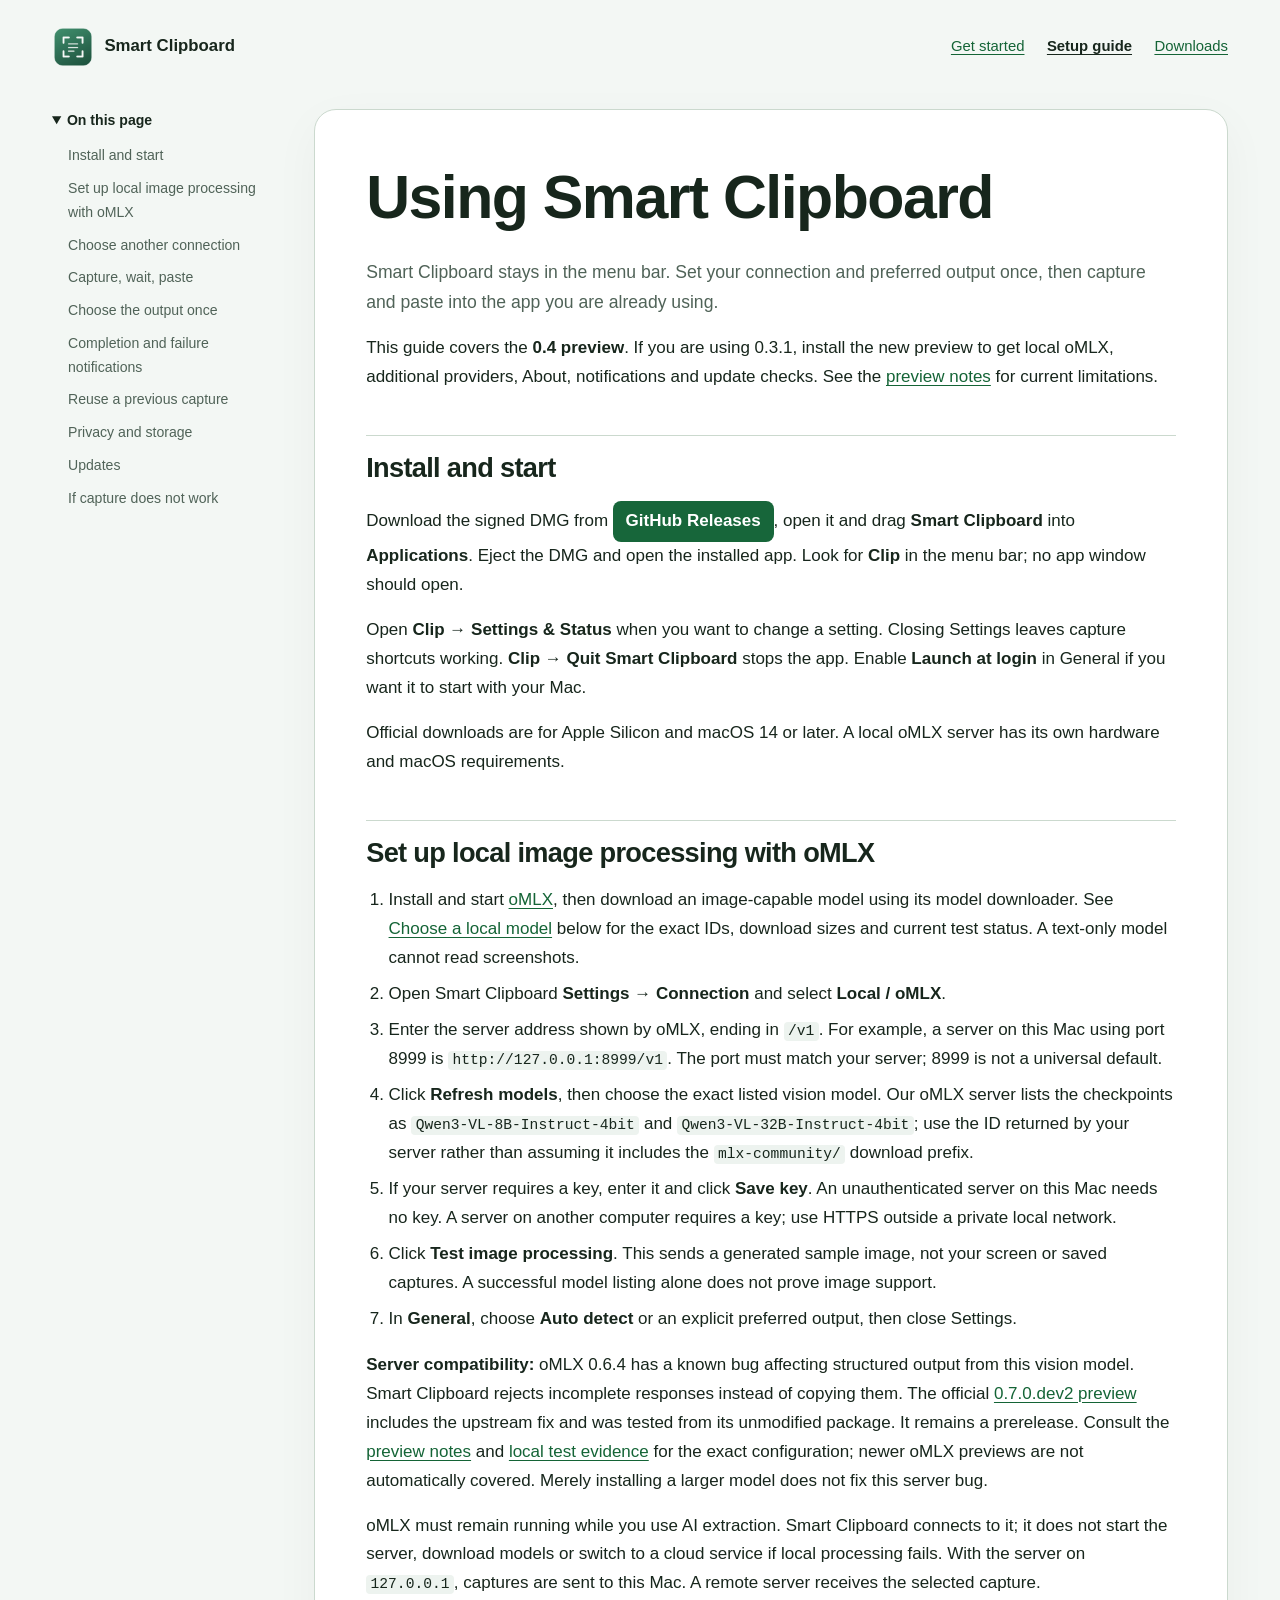
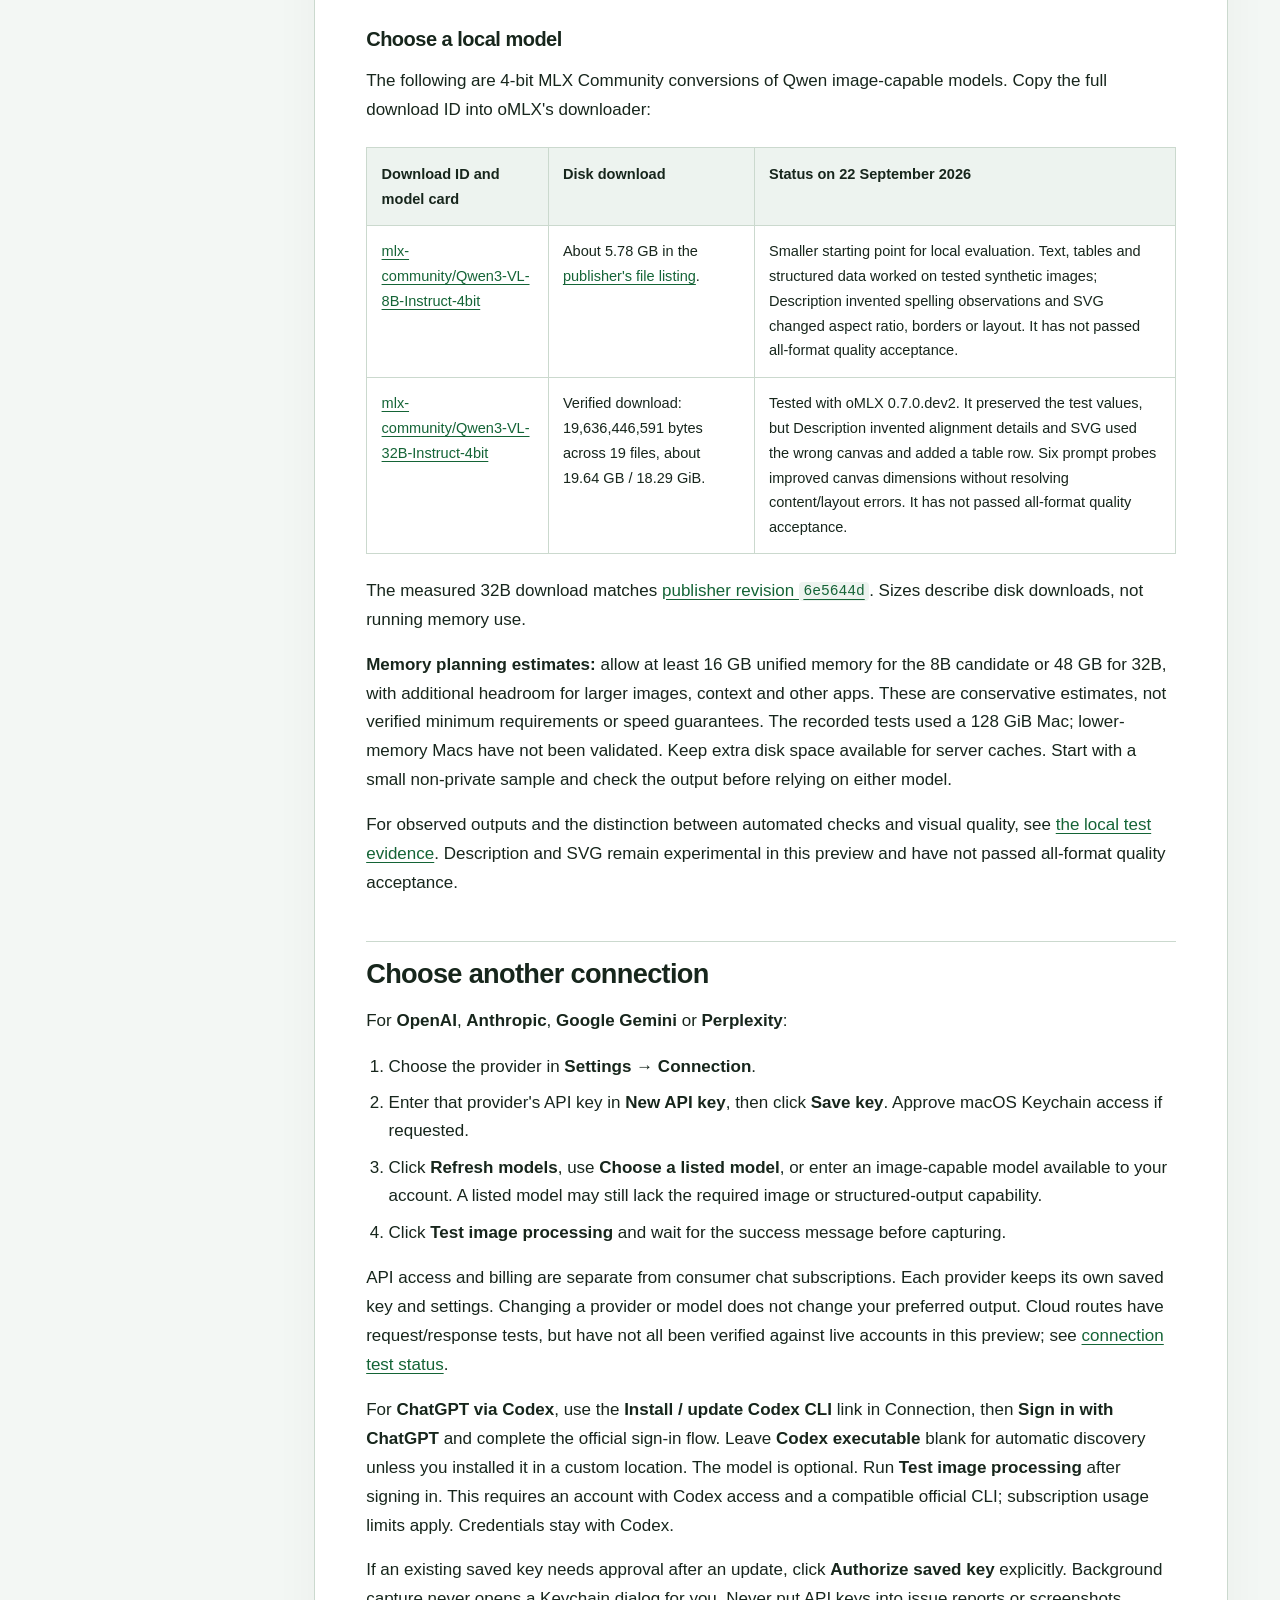
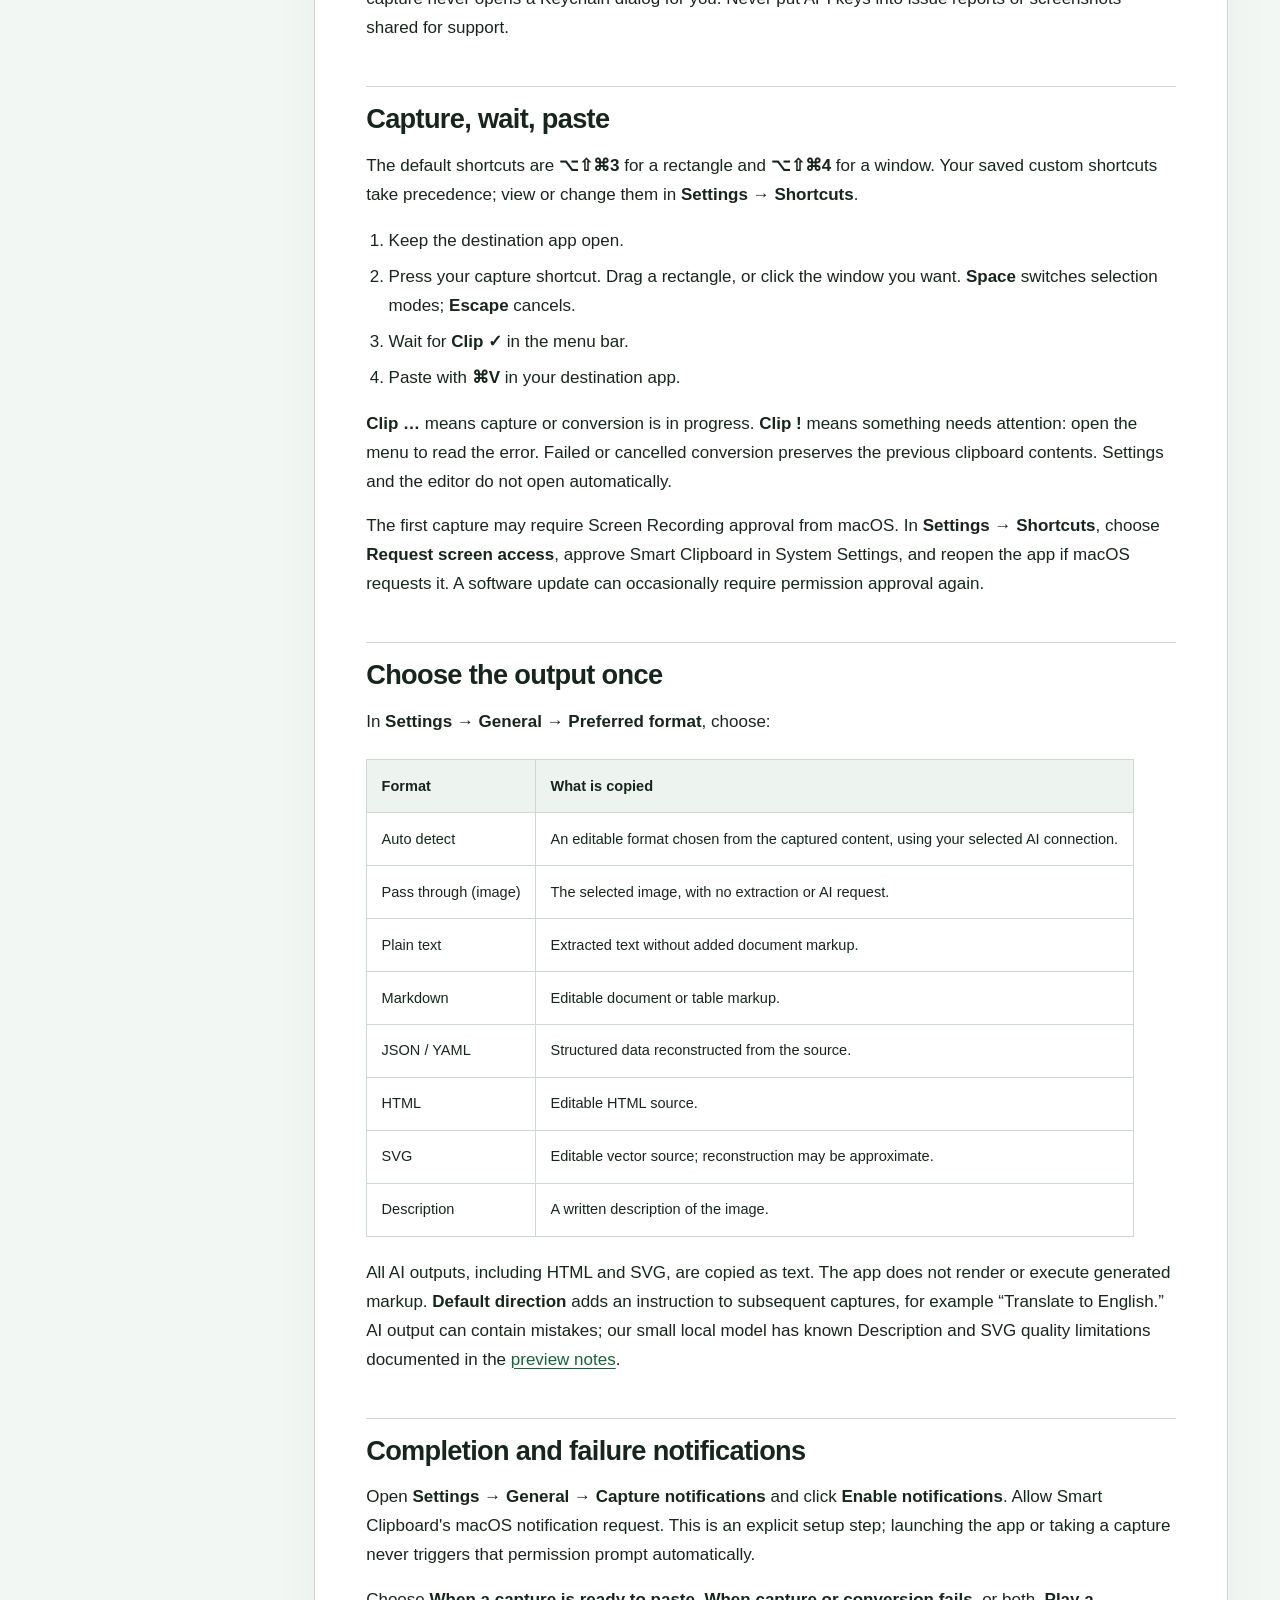
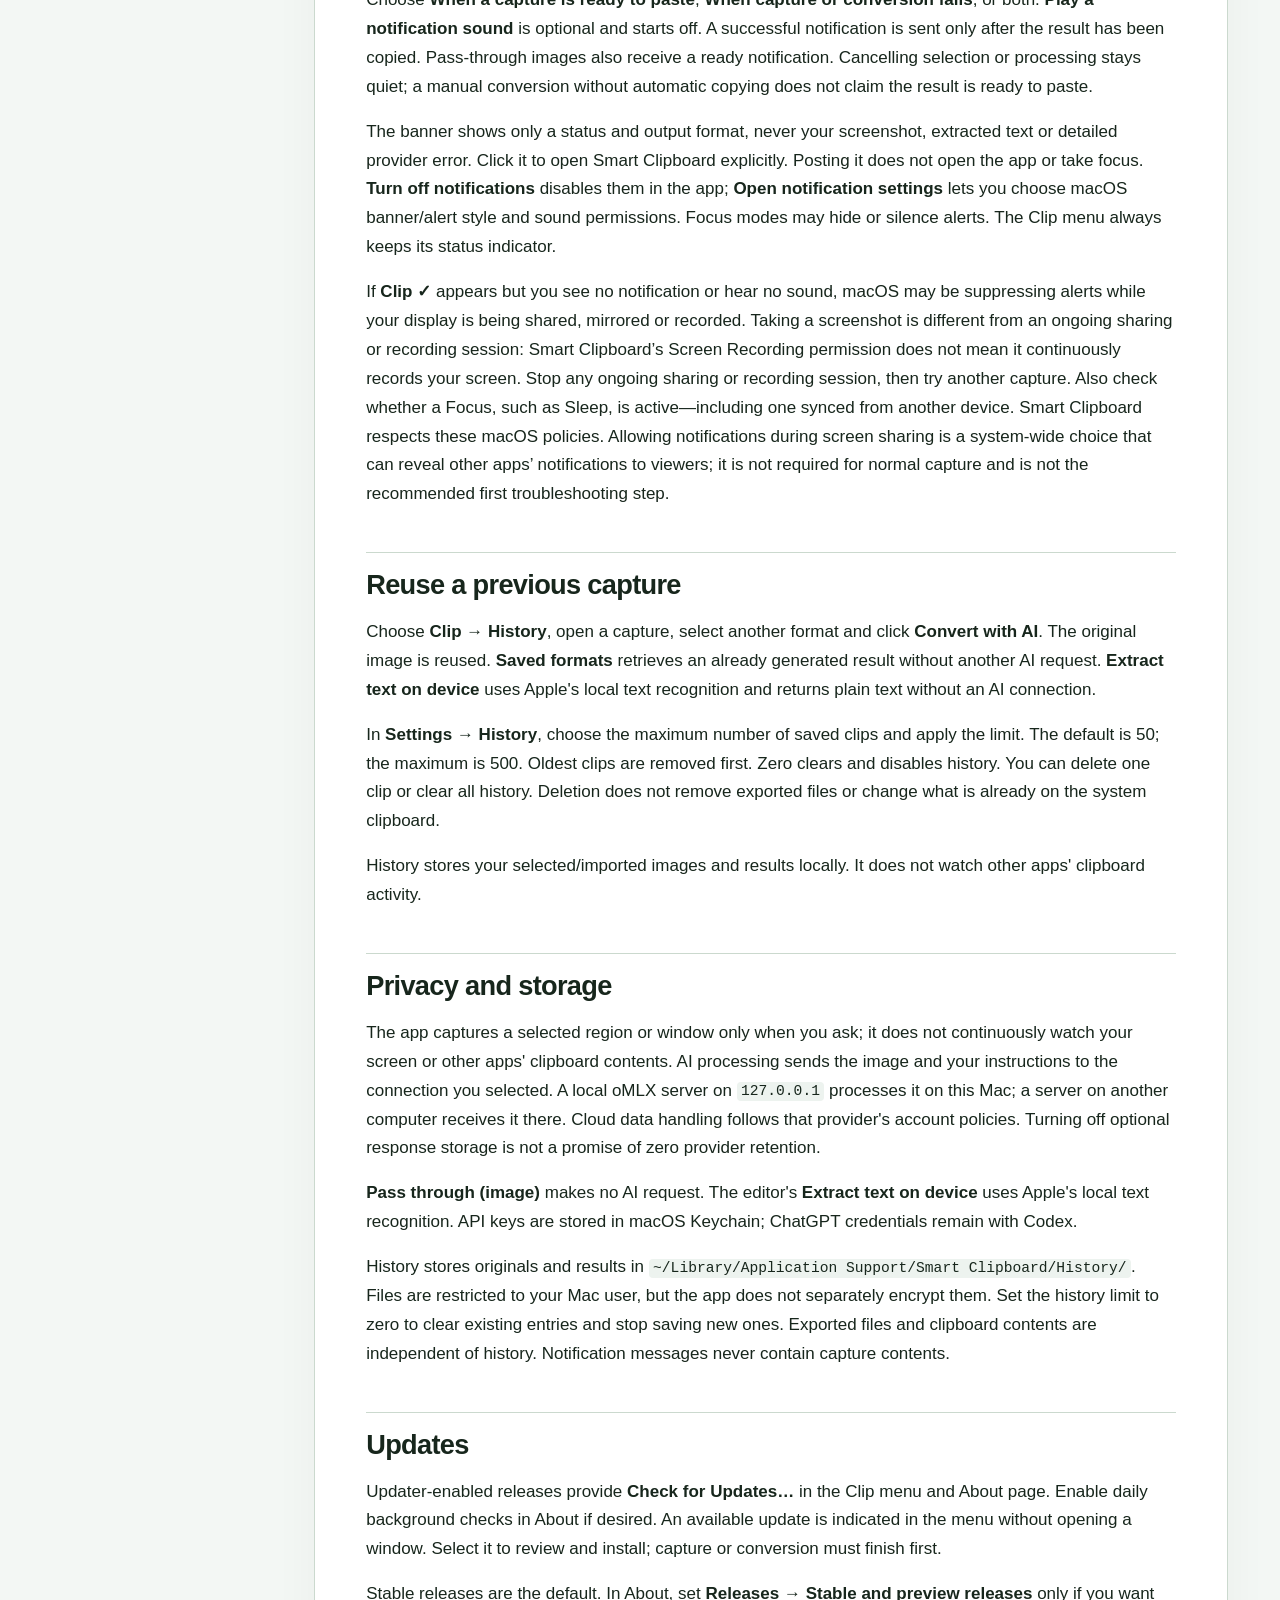
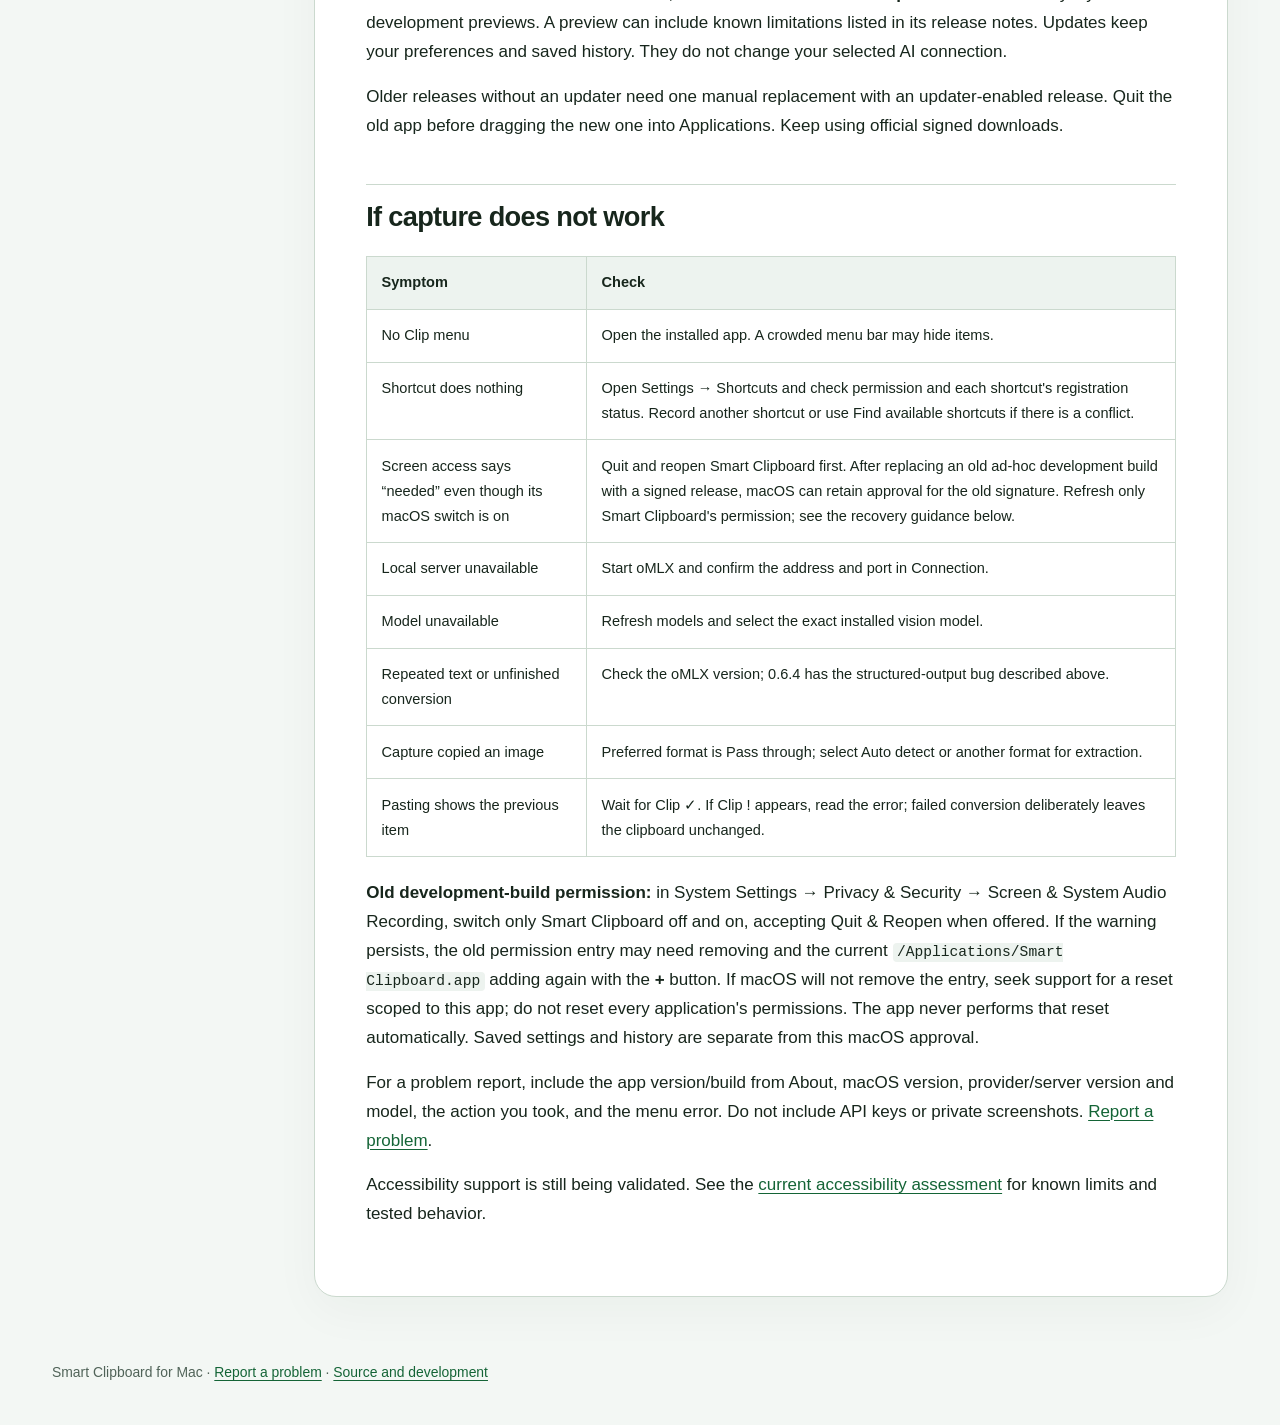
==== guide.html @ 9cfa7714 "Publish Smart Clipboard onboarding and setup guide" ====
<!doctype html>
<html lang="en"><head><meta charset="utf-8"><meta name="viewport" content="width=device-width,initial-scale=1">
<meta name="color-scheme" content="light dark">
<meta http-equiv="Content-Security-Policy" content="default-src 'none'; style-src 'self'; img-src 'self'; media-src 'self'; base-uri 'none'; form-action 'none'">
<meta name="description" content="Set up Smart Clipboard on your Mac, choose local or cloud image processing, and capture directly to your clipboard.">
<title>Setup and usage guide — Smart Clipboard</title><link rel="icon" type="image/png" href="assets/app-icon.png"><link rel="stylesheet" href="assets/style.css"></head>
<body class="guide"><a class="skip" href="#main">Skip to content</a>
<header class="site-header"><a class="brand" href="index.html"><img src="assets/app-icon.png" alt="" width="42" height="42">Smart Clipboard</a>
<nav aria-label="Main"><a href="index.html">Get started</a><a href="guide.html" aria-current="page">Setup guide</a><a href="https://github.com/colombod/smart-clipboard/releases">Downloads</a></nav></header>
<div class="layout"><nav class="toc" aria-label="On this page"><details open><summary>On this page</summary><ul><li><a href="#install-and-start">Install and start</a></li><li><a href="#set-up-local-image-processing-with-omlx">Set up local image processing with oMLX</a></li><li><a href="#choose-another-connection">Choose another connection</a></li><li><a href="#capture-wait-paste">Capture, wait, paste</a></li><li><a href="#choose-the-output-once">Choose the output once</a></li><li><a href="#completion-and-failure-notifications">Completion and failure notifications</a></li><li><a href="#reuse-a-previous-capture">Reuse a previous capture</a></li><li><a href="#privacy-and-storage">Privacy and storage</a></li><li><a href="#updates">Updates</a></li><li><a href="#if-capture-does-not-work">If capture does not work</a></li></ul></details></nav>
<main id="main" tabindex="-1"><h1 id="using-smart-clipboard">Using Smart Clipboard</h1>
<p>Smart Clipboard stays in the menu bar. Set your connection and preferred output once, then capture and paste into the app you are already using.</p>
<p>This guide covers the <strong>0.4 preview</strong>. If you are using 0.3.1, install the new preview to get local oMLX, additional providers, About, notifications and update checks. See the <a href="https://github.com/colombod/smart-clipboard/blob/v0.4.0-preview.11/docs/releases/v0.4.0-preview.md">preview notes</a> for current limitations.</p>
<h2 id="install-and-start">Install and start</h2>
<p>Download the signed DMG from <a href="https://github.com/colombod/smart-clipboard/releases" class="download">GitHub Releases</a>, open it and drag <strong>Smart Clipboard</strong> into <strong>Applications</strong>. Eject the DMG and open the installed app. Look for <strong>Clip</strong> in the menu bar; no app window should open.</p>
<p>Open <strong>Clip → Settings &amp; Status</strong> when you want to change a setting. Closing Settings leaves capture shortcuts working. <strong>Clip → Quit Smart Clipboard</strong> stops the app. Enable <strong>Launch at login</strong> in General if you want it to start with your Mac.</p>
<p>Official downloads are for Apple Silicon and macOS 14 or later. A local oMLX server has its own hardware and macOS requirements.</p>
<h2 id="set-up-local-image-processing-with-omlx">Set up local image processing with oMLX</h2>
<ol type="1">
<li>Install and start <a href="https://github.com/jundot/omlx">oMLX</a>, then download an image-capable model using its model downloader. See <a href="#choose-a-local-model">Choose a local model</a> below for the exact IDs, download sizes and current test status. A text-only model cannot read screenshots.</li>
<li>Open Smart Clipboard <strong>Settings → Connection</strong> and select <strong>Local / oMLX</strong>.</li>
<li>Enter the server address shown by oMLX, ending in <code>/v1</code>. For example, a server on this Mac using port 8999 is <code>http://127.0.0.1:8999/v1</code>. The port must match your server; 8999 is not a universal default.</li>
<li>Click <strong>Refresh models</strong>, then choose the exact listed vision model. Our oMLX server lists the checkpoints as <code>Qwen3-VL-8B-Instruct-4bit</code> and <code>Qwen3-VL-32B-Instruct-4bit</code>; use the ID returned by your server rather than assuming it includes the <code>mlx-community/</code> download prefix.</li>
<li>If your server requires a key, enter it and click <strong>Save key</strong>. An unauthenticated server on this Mac needs no key. A server on another computer requires a key; use HTTPS outside a private local network.</li>
<li>Click <strong>Test image processing</strong>. This sends a generated sample image, not your screen or saved captures. A successful model listing alone does not prove image support.</li>
<li>In <strong>General</strong>, choose <strong>Auto detect</strong> or an explicit preferred output, then close Settings.</li>
</ol>
<p><strong>Server compatibility:</strong> oMLX 0.6.4 has a known bug affecting structured output from this vision model. Smart Clipboard rejects incomplete responses instead of copying them. The official <a href="https://github.com/jundot/omlx/releases/tag/v0.7.0.dev2">0.7.0.dev2 preview</a> includes the upstream fix and was tested from its unmodified package. It remains a prerelease. Consult the <a href="https://github.com/colombod/smart-clipboard/blob/v0.4.0-preview.11/docs/releases/v0.4.0-preview.md">preview notes</a> and <a href="https://github.com/colombod/smart-clipboard/blob/v0.4.0-preview.11/docs/testing/OMLX.md">local test evidence</a> for the exact configuration; newer oMLX previews are not automatically covered. Merely installing a larger model does not fix this server bug.</p>
<p>oMLX must remain running while you use AI extraction. Smart Clipboard connects to it; it does not start the server, download models or switch to a cloud service if local processing fails. With the server on <code>127.0.0.1</code>, captures are sent to this Mac. A remote server receives the selected capture.</p>
<h3 id="choose-a-local-model">Choose a local model</h3>
<p>The following are 4-bit MLX Community conversions of Qwen image-capable models. Copy the full download ID into oMLX's downloader:</p>
<table>
<thead>
<tr>
<th>Download ID and model card</th>
<th>Disk download</th>
<th>Status on 22 September 2026</th>
</tr>
</thead>
<tbody>
<tr>
<td><a href="https://huggingface.co/mlx-community/Qwen3-VL-8B-Instruct-4bit">mlx-community/Qwen3-VL-8B-Instruct-4bit</a></td>
<td>About 5.78 GB in the <a href="https://huggingface.co/mlx-community/Qwen3-VL-8B-Instruct-4bit/tree/main">publisher's file listing</a>.</td>
<td>Smaller starting point for local evaluation. Text, tables and structured data worked on tested synthetic images; Description invented spelling observations and SVG changed aspect ratio, borders or layout. It has not passed all-format quality acceptance.</td>
</tr>
<tr>
<td><a href="https://huggingface.co/mlx-community/Qwen3-VL-32B-Instruct-4bit">mlx-community/Qwen3-VL-32B-Instruct-4bit</a></td>
<td>Verified download: 19,636,446,591 bytes across 19 files, about 19.64 GB / 18.29 GiB.</td>
<td>Tested with oMLX 0.7.0.dev2. It preserved the test values, but Description invented alignment details and SVG used the wrong canvas and added a table row. Six prompt probes improved canvas dimensions without resolving content/layout errors. It has not passed all-format quality acceptance.</td>
</tr>
</tbody>
</table>
<p>The measured 32B download matches <a href="https://huggingface.co/mlx-community/Qwen3-VL-32B-Instruct-4bit/tree/6e5644d3ea4b953b5221ffd02339bf897041038a">publisher revision <code>6e5644d</code></a>. Sizes describe disk downloads, not running memory use.</p>
<p><strong>Memory planning estimates:</strong> allow at least 16 GB unified memory for the 8B candidate or 48 GB for 32B, with additional headroom for larger images, context and other apps. These are conservative estimates, not verified minimum requirements or speed guarantees. The recorded tests used a 128 GiB Mac; lower-memory Macs have not been validated. Keep extra disk space available for server caches. Start with a small non-private sample and check the output before relying on either model.</p>
<p>For observed outputs and the distinction between automated checks and visual quality, see <a href="https://github.com/colombod/smart-clipboard/blob/v0.4.0-preview.11/docs/testing/OMLX.md">the local test evidence</a>. Description and SVG remain experimental in this preview and have not passed all-format quality acceptance.</p>
<h2 id="choose-another-connection">Choose another connection</h2>
<p>For <strong>OpenAI</strong>, <strong>Anthropic</strong>, <strong>Google Gemini</strong> or <strong>Perplexity</strong>:</p>
<ol type="1">
<li>Choose the provider in <strong>Settings → Connection</strong>.</li>
<li>Enter that provider's API key in <strong>New API key</strong>, then click <strong>Save key</strong>. Approve macOS Keychain access if requested.</li>
<li>Click <strong>Refresh models</strong>, use <strong>Choose a listed model</strong>, or enter an image-capable model available to your account. A listed model may still lack the required image or structured-output capability.</li>
<li>Click <strong>Test image processing</strong> and wait for the success message before capturing.</li>
</ol>
<p>API access and billing are separate from consumer chat subscriptions. Each provider keeps its own saved key and settings. Changing a provider or model does not change your preferred output. Cloud routes have request/response tests, but have not all been verified against live accounts in this preview; see <a href="https://github.com/colombod/smart-clipboard/blob/v0.4.0-preview.11/docs/PROVIDERS.md">connection test status</a>.</p>
<p>For <strong>ChatGPT via Codex</strong>, use the <strong>Install / update Codex CLI</strong> link in Connection, then <strong>Sign in with ChatGPT</strong> and complete the official sign-in flow. Leave <strong>Codex executable</strong> blank for automatic discovery unless you installed it in a custom location. The model is optional. Run <strong>Test image processing</strong> after signing in. This requires an account with Codex access and a compatible official CLI; subscription usage limits apply. Credentials stay with Codex.</p>
<p>If an existing saved key needs approval after an update, click <strong>Authorize saved key</strong> explicitly. Background capture never opens a Keychain dialog for you. Never put API keys into issue reports or screenshots shared for support.</p>
<h2 id="capture-wait-paste">Capture, wait, paste</h2>
<p>The default shortcuts are <strong>⌥⇧⌘3</strong> for a rectangle and <strong>⌥⇧⌘4</strong> for a window. Your saved custom shortcuts take precedence; view or change them in <strong>Settings → Shortcuts</strong>.</p>
<ol type="1">
<li>Keep the destination app open.</li>
<li>Press your capture shortcut. Drag a rectangle, or click the window you want. <strong>Space</strong> switches selection modes; <strong>Escape</strong> cancels.</li>
<li>Wait for <strong>Clip ✓</strong> in the menu bar.</li>
<li>Paste with <strong>⌘V</strong> in your destination app.</li>
</ol>
<p><strong>Clip …</strong> means capture or conversion is in progress. <strong>Clip !</strong> means something needs attention: open the menu to read the error. Failed or cancelled conversion preserves the previous clipboard contents. Settings and the editor do not open automatically.</p>
<p>The first capture may require Screen Recording approval from macOS. In <strong>Settings → Shortcuts</strong>, choose <strong>Request screen access</strong>, approve Smart Clipboard in System Settings, and reopen the app if macOS requests it. A software update can occasionally require permission approval again.</p>
<h2 id="choose-the-output-once">Choose the output once</h2>
<p>In <strong>Settings → General → Preferred format</strong>, choose:</p>
<table>
<thead>
<tr>
<th>Format</th>
<th>What is copied</th>
</tr>
</thead>
<tbody>
<tr>
<td>Auto detect</td>
<td>An editable format chosen from the captured content, using your selected AI connection.</td>
</tr>
<tr>
<td>Pass through (image)</td>
<td>The selected image, with no extraction or AI request.</td>
</tr>
<tr>
<td>Plain text</td>
<td>Extracted text without added document markup.</td>
</tr>
<tr>
<td>Markdown</td>
<td>Editable document or table markup.</td>
</tr>
<tr>
<td>JSON / YAML</td>
<td>Structured data reconstructed from the source.</td>
</tr>
<tr>
<td>HTML</td>
<td>Editable HTML source.</td>
</tr>
<tr>
<td>SVG</td>
<td>Editable vector source; reconstruction may be approximate.</td>
</tr>
<tr>
<td>Description</td>
<td>A written description of the image.</td>
</tr>
</tbody>
</table>
<p>All AI outputs, including HTML and SVG, are copied as text. The app does not render or execute generated markup. <strong>Default direction</strong> adds an instruction to subsequent captures, for example “Translate to English.” AI output can contain mistakes; our small local model has known Description and SVG quality limitations documented in the <a href="https://github.com/colombod/smart-clipboard/blob/v0.4.0-preview.11/docs/releases/v0.4.0-preview.md">preview notes</a>.</p>
<h2 id="completion-and-failure-notifications">Completion and failure notifications</h2>
<p>Open <strong>Settings → General → Capture notifications</strong> and click <strong>Enable notifications</strong>. Allow Smart Clipboard's macOS notification request. This is an explicit setup step; launching the app or taking a capture never triggers that permission prompt automatically.</p>
<p>Choose <strong>When a capture is ready to paste</strong>, <strong>When capture or conversion fails</strong>, or both. <strong>Play a notification sound</strong> is optional and starts off. A successful notification is sent only after the result has been copied. Pass-through images also receive a ready notification. Cancelling selection or processing stays quiet; a manual conversion without automatic copying does not claim the result is ready to paste.</p>
<p>The banner shows only a status and output format, never your screenshot, extracted text or detailed provider error. Click it to open Smart Clipboard explicitly. Posting it does not open the app or take focus. <strong>Turn off notifications</strong> disables them in the app; <strong>Open notification settings</strong> lets you choose macOS banner/alert style and sound permissions. Focus modes may hide or silence alerts. The Clip menu always keeps its status indicator.</p>
<p>If <strong>Clip ✓</strong> appears but you see no notification or hear no sound, macOS may be suppressing alerts while your display is being shared, mirrored or recorded. Taking a screenshot is different from an ongoing sharing or recording session: Smart Clipboard’s Screen Recording permission does not mean it continuously records your screen. Stop any ongoing sharing or recording session, then try another capture. Also check whether a Focus, such as Sleep, is active—including one synced from another device. Smart Clipboard respects these macOS policies. Allowing notifications during screen sharing is a system-wide choice that can reveal other apps’ notifications to viewers; it is not required for normal capture and is not the recommended first troubleshooting step.</p>
<h2 id="reuse-a-previous-capture">Reuse a previous capture</h2>
<p>Choose <strong>Clip → History</strong>, open a capture, select another format and click <strong>Convert with AI</strong>. The original image is reused. <strong>Saved formats</strong> retrieves an already generated result without another AI request. <strong>Extract text on device</strong> uses Apple's local text recognition and returns plain text without an AI connection.</p>
<p>In <strong>Settings → History</strong>, choose the maximum number of saved clips and apply the limit. The default is 50; the maximum is 500. Oldest clips are removed first. Zero clears and disables history. You can delete one clip or clear all history. Deletion does not remove exported files or change what is already on the system clipboard.</p>
<p>History stores your selected/imported images and results locally. It does not watch other apps' clipboard activity.</p>
<h2 id="privacy-and-storage">Privacy and storage</h2>
<p>The app captures a selected region or window only when you ask; it does not continuously watch your screen or other apps' clipboard contents. AI processing sends the image and your instructions to the connection you selected. A local oMLX server on <code>127.0.0.1</code> processes it on this Mac; a server on another computer receives it there. Cloud data handling follows that provider's account policies. Turning off optional response storage is not a promise of zero provider retention.</p>
<p><strong>Pass through (image)</strong> makes no AI request. The editor's <strong>Extract text on device</strong> uses Apple's local text recognition. API keys are stored in macOS Keychain; ChatGPT credentials remain with Codex.</p>
<p>History stores originals and results in <code>~/Library/Application Support/Smart Clipboard/History/</code>. Files are restricted to your Mac user, but the app does not separately encrypt them. Set the history limit to zero to clear existing entries and stop saving new ones. Exported files and clipboard contents are independent of history. Notification messages never contain capture contents.</p>
<h2 id="updates">Updates</h2>
<p>Updater-enabled releases provide <strong>Check for Updates…</strong> in the Clip menu and About page. Enable daily background checks in About if desired. An available update is indicated in the menu without opening a window. Select it to review and install; capture or conversion must finish first.</p>
<p>Stable releases are the default. In About, set <strong>Releases → Stable and preview releases</strong> only if you want development previews. A preview can include known limitations listed in its release notes. Updates keep your preferences and saved history. They do not change your selected AI connection.</p>
<p>Older releases without an updater need one manual replacement with an updater-enabled release. Quit the old app before dragging the new one into Applications. Keep using official signed downloads.</p>
<h2 id="if-capture-does-not-work">If capture does not work</h2>
<table>
<thead>
<tr>
<th>Symptom</th>
<th>Check</th>
</tr>
</thead>
<tbody>
<tr>
<td>No Clip menu</td>
<td>Open the installed app. A crowded menu bar may hide items.</td>
</tr>
<tr>
<td>Shortcut does nothing</td>
<td>Open Settings → Shortcuts and check permission and each shortcut's registration status. Record another shortcut or use Find available shortcuts if there is a conflict.</td>
</tr>
<tr>
<td>Screen access says “needed” even though its macOS switch is on</td>
<td>Quit and reopen Smart Clipboard first. After replacing an old ad-hoc development build with a signed release, macOS can retain approval for the old signature. Refresh only Smart Clipboard's permission; see the recovery guidance below.</td>
</tr>
<tr>
<td>Local server unavailable</td>
<td>Start oMLX and confirm the address and port in Connection.</td>
</tr>
<tr>
<td>Model unavailable</td>
<td>Refresh models and select the exact installed vision model.</td>
</tr>
<tr>
<td>Repeated text or unfinished conversion</td>
<td>Check the oMLX version; 0.6.4 has the structured-output bug described above.</td>
</tr>
<tr>
<td>Capture copied an image</td>
<td>Preferred format is Pass through; select Auto detect or another format for extraction.</td>
</tr>
<tr>
<td>Pasting shows the previous item</td>
<td>Wait for Clip ✓. If Clip ! appears, read the error; failed conversion deliberately leaves the clipboard unchanged.</td>
</tr>
</tbody>
</table>
<p><strong>Old development-build permission:</strong> in System Settings → Privacy &amp; Security → Screen &amp; System Audio Recording, switch only Smart Clipboard off and on, accepting Quit &amp; Reopen when offered. If the warning persists, the old permission entry may need removing and the current <code>/Applications/Smart Clipboard.app</code> adding again with the <strong>+</strong> button. If macOS will not remove the entry, seek support for a reset scoped to this app; do not reset every application's permissions. The app never performs that reset automatically. Saved settings and history are separate from this macOS approval.</p>
<p>For a problem report, include the app version/build from About, macOS version, provider/server version and model, the action you took, and the menu error. Do not include API keys or private screenshots. <a href="https://github.com/colombod/smart-clipboard/issues/new">Report a problem</a>.</p>
<p>Accessibility support is still being validated. See the <a href="https://github.com/colombod/smart-clipboard/blob/v0.4.0-preview.11/docs/ACCESSIBILITY.md">current accessibility assessment</a> for known limits and tested behavior.</p>
</main></div>
<footer class="site-footer">Smart Clipboard for Mac · <a href="https://github.com/colombod/smart-clipboard/issues/new">Report a problem</a> · <a href="https://github.com/colombod/smart-clipboard">Source and development</a></footer>
</body></html>
---- assets/style.css ----
:root { color-scheme: light dark; --background:#f3f7f4; --surface:#ffffff; --text:#17261c;
  --muted:#506358; --line:#cbd9ce; --accent:#146436; --button:#17663a; --button-text:#ffffff;
  --code:#edf3ef; --shadow:0 14px 48px #1833230a; }
@media (prefers-color-scheme:dark) { :root { --background:#101a13; --surface:#18251c;
  --text:#e8f3eb; --muted:#b6c9bc; --line:#395443; --accent:#8cdfaa; --button:#8cdfaa;
  --button-text:#102218; --code:#21352a; --shadow:none; } }
* { box-sizing:border-box; }
html { scroll-padding-top:2rem; }
body { margin:0; color:var(--text); background:var(--background);
  font-family:-apple-system,BlinkMacSystemFont,"Segoe UI",sans-serif; line-height:1.7; font-size:17px; }
a { color:var(--accent); text-underline-offset:.2em; text-decoration-thickness:.08em; }
a:hover { text-decoration-thickness:.15em; }
a:focus-visible,summary:focus-visible { outline:3px solid var(--accent); outline-offset:5px; border-radius:3px; }
.skip { position:absolute; left:1rem; top:-10rem; padding:.7rem 1rem; z-index:2; background:var(--surface); }
.skip:focus { top:1rem; }
.site-header { max-width:1240px; margin:auto; padding:1.6rem 2rem; display:flex;
  align-items:center; gap:1.4rem; flex-wrap:wrap; }
.brand { display:flex; align-items:center; gap:.65rem; font-weight:750; font-size:1.05rem;
  color:var(--text); text-decoration:none; margin-right:auto; }
.brand img { width:42px; height:42px; border-radius:11px; }
.site-header nav { display:flex; gap:1.4rem; flex-wrap:wrap; font-size:.93rem; }
[aria-current=page] { font-weight:750; color:var(--text); }
.layout { display:grid; grid-template-columns:230px minmax(0,1fr); gap:2rem;
  max-width:1240px; margin:1rem auto 4rem; padding:0 2rem; align-items:start; }
.toc { position:sticky; top:2rem; font-size:.88rem; max-height:calc(100vh - 4rem); overflow:auto; }
.toc summary { font-weight:700; margin-bottom:.7rem; cursor:pointer; color:var(--text); }
.toc ul { margin:0; padding:0 0 0 1rem; list-style:none; }
.toc li { margin:.55rem 0; }
.toc a { color:var(--muted); text-decoration:none; }
.toc a:hover { color:var(--accent); text-decoration:underline; }
main { min-width:0; background:var(--surface); border:1px solid var(--line); border-radius:22px;
  box-shadow:var(--shadow); padding:clamp(1.5rem,4vw,3.5rem); }
h1,h2,h3 { line-height:1.2; letter-spacing:-.025em; scroll-margin-top:2rem; }
h1 { font-size:clamp(2.3rem,5vw,3.8rem); margin:0 0 1.5rem; }
h2 { font-size:1.7rem; margin:2.7rem 0 1rem; padding-top:1rem; border-top:1px solid var(--line); }
h3 { font-size:1.25rem; margin:1.8rem 0 .8rem; }
p { margin:1rem 0; }
main > p:first-of-type { color:var(--muted); font-size:1.1rem; }
main img { max-width:100%; height:auto; }
.home main img[src="assets/app-icon.png"] { width:100px; border-radius:24px; }
.home main img[src="demo-poster.png"] { width:100%; border:1px solid var(--line); border-radius:12px; }
.download { display:inline-block; padding:.4rem .8rem; background:var(--button);
  color:var(--button-text); text-decoration:none; border-radius:8px; font-weight:700; }
.download:hover { text-decoration:underline; }
ul,ol { padding-left:1.4rem; }
li { margin:.45rem 0; }
table { display:block; overflow-x:auto; width:100%; border-collapse:collapse; margin:1.4rem 0;
  font-size:.91rem; }
th,td { text-align:left; vertical-align:top; padding:.85rem .9rem; border:1px solid var(--line); }
th { background:var(--code); font-weight:700; }
code { background:var(--code); border-radius:4px; padding:.1em .3em; font-size:.86em;
  overflow-wrap:anywhere; font-family:ui-monospace,SFMono-Regular,Menlo,monospace; }
pre { background:var(--code); padding:1rem; border-radius:9px; overflow:auto; }
pre code { padding:0; overflow-wrap:normal; }
blockquote { border-left:4px solid var(--accent); padding:.2rem 1rem; margin:1.5rem 0; color:var(--muted); }
hr { border:0; border-top:1px solid var(--line); margin:2rem 0; }
.site-footer { max-width:1240px; margin:auto; padding:0 2rem 2.5rem; color:var(--muted); font-size:.87rem; }
@media (max-width:920px) { .layout { grid-template-columns:1fr; gap:1.2rem; }
  .toc { position:static; max-height:none; } .toc ul { columns:2; column-gap:1.4rem; }
  .toc li { break-inside:avoid; } }
@media (max-width:560px) { body { font-size:16px; } .site-header { padding:1rem; gap:.9rem; }
  .site-header nav { gap:1rem; } .layout { padding:0 .8rem; margin-top:.5rem; }
  main { border-radius:15px; padding:1.35rem; } .toc { padding:.4rem .6rem; }
  .toc ul { columns:1; } th,td { padding:.65rem; } .site-footer { padding:0 1.2rem 2rem; } }
@media print { body,main { background:white; color:black; } .site-header,.toc,.site-footer,.skip { display:none; }
  .layout { display:block; padding:0; margin:0; } main { border:0; padding:0; box-shadow:none; } }
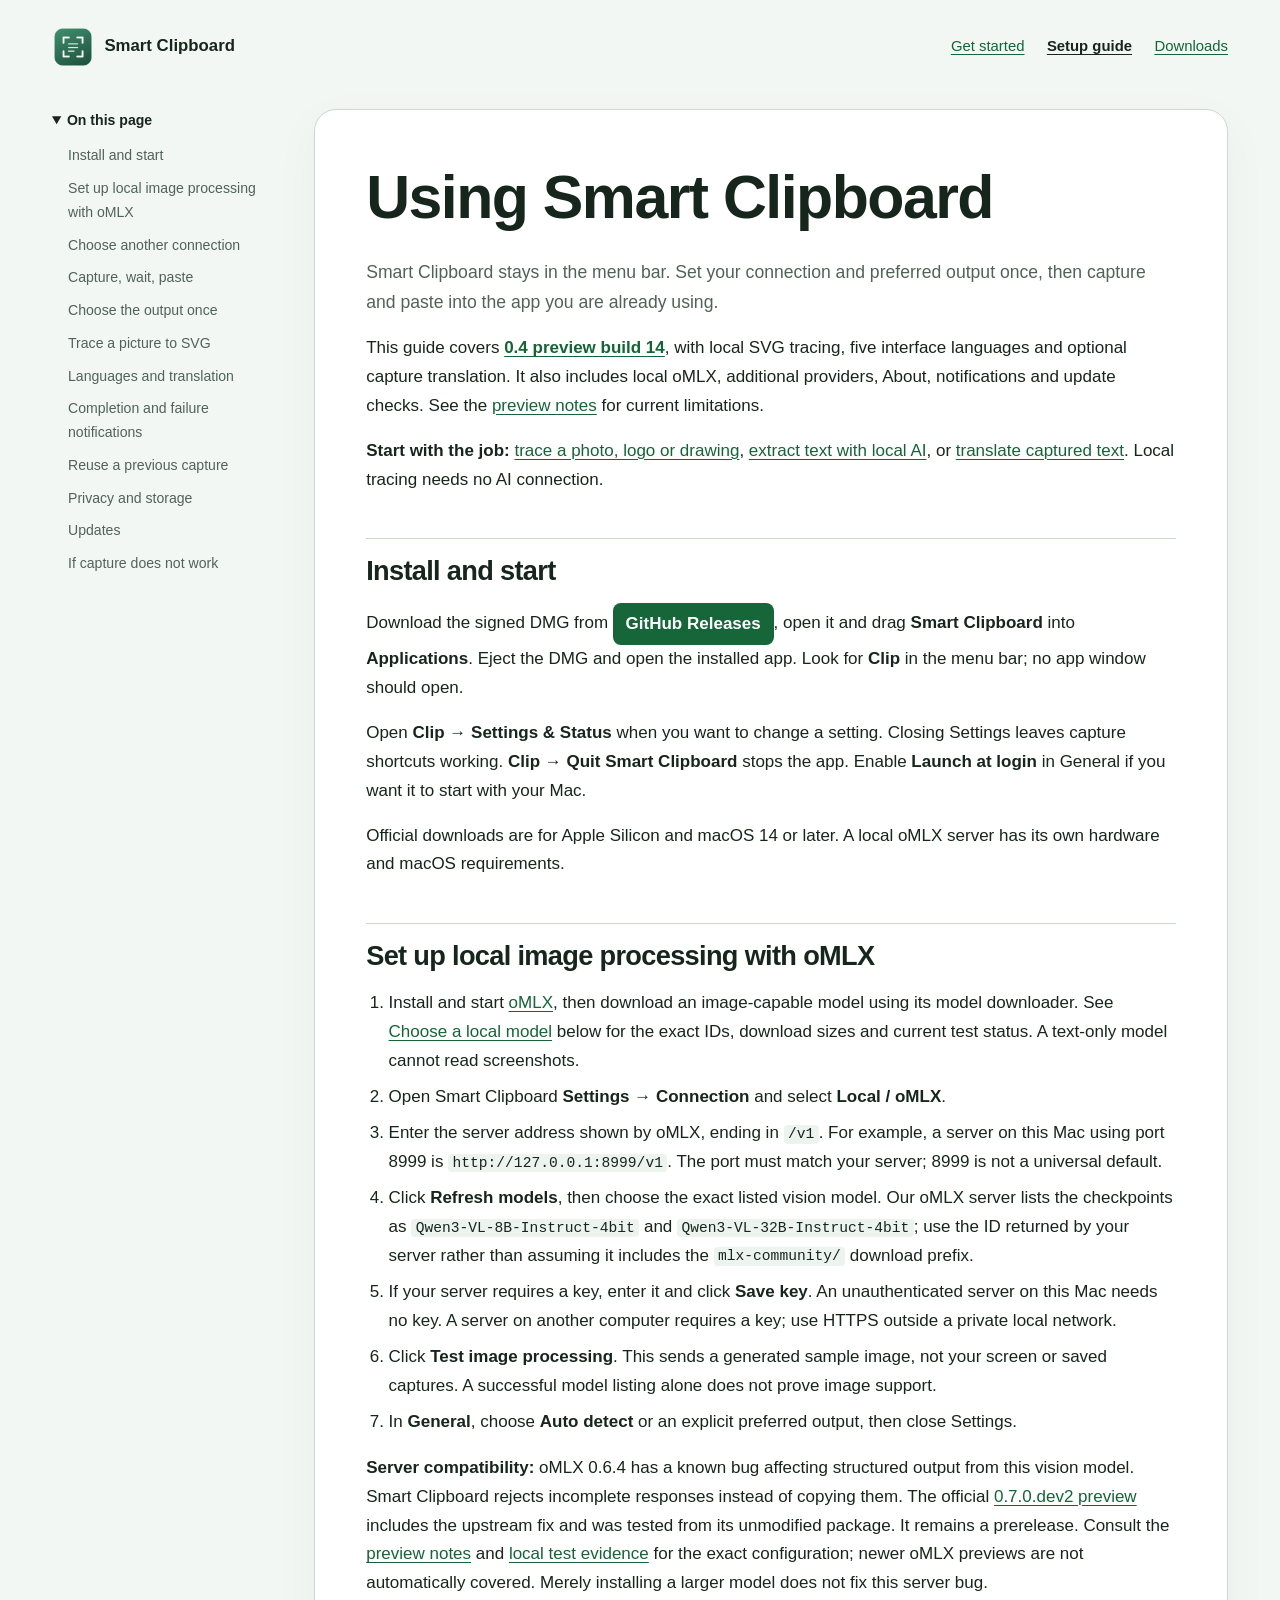
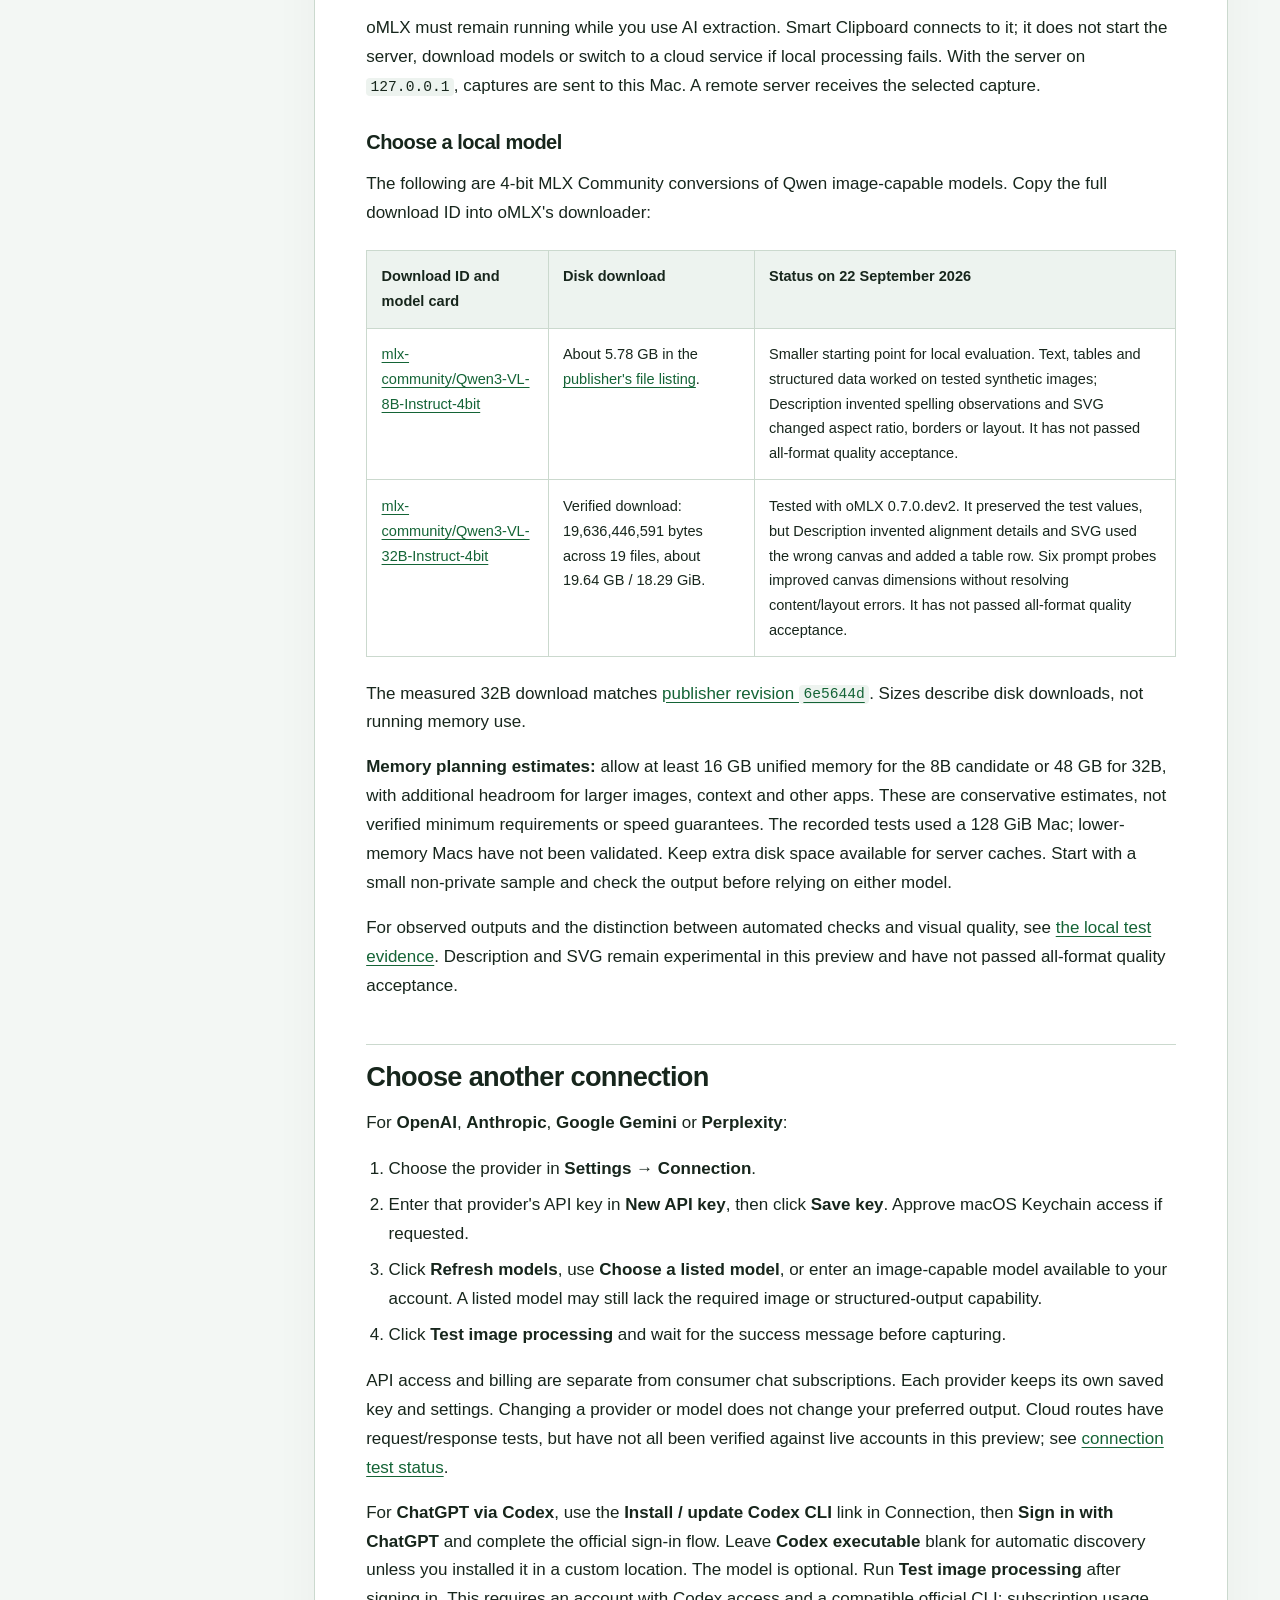
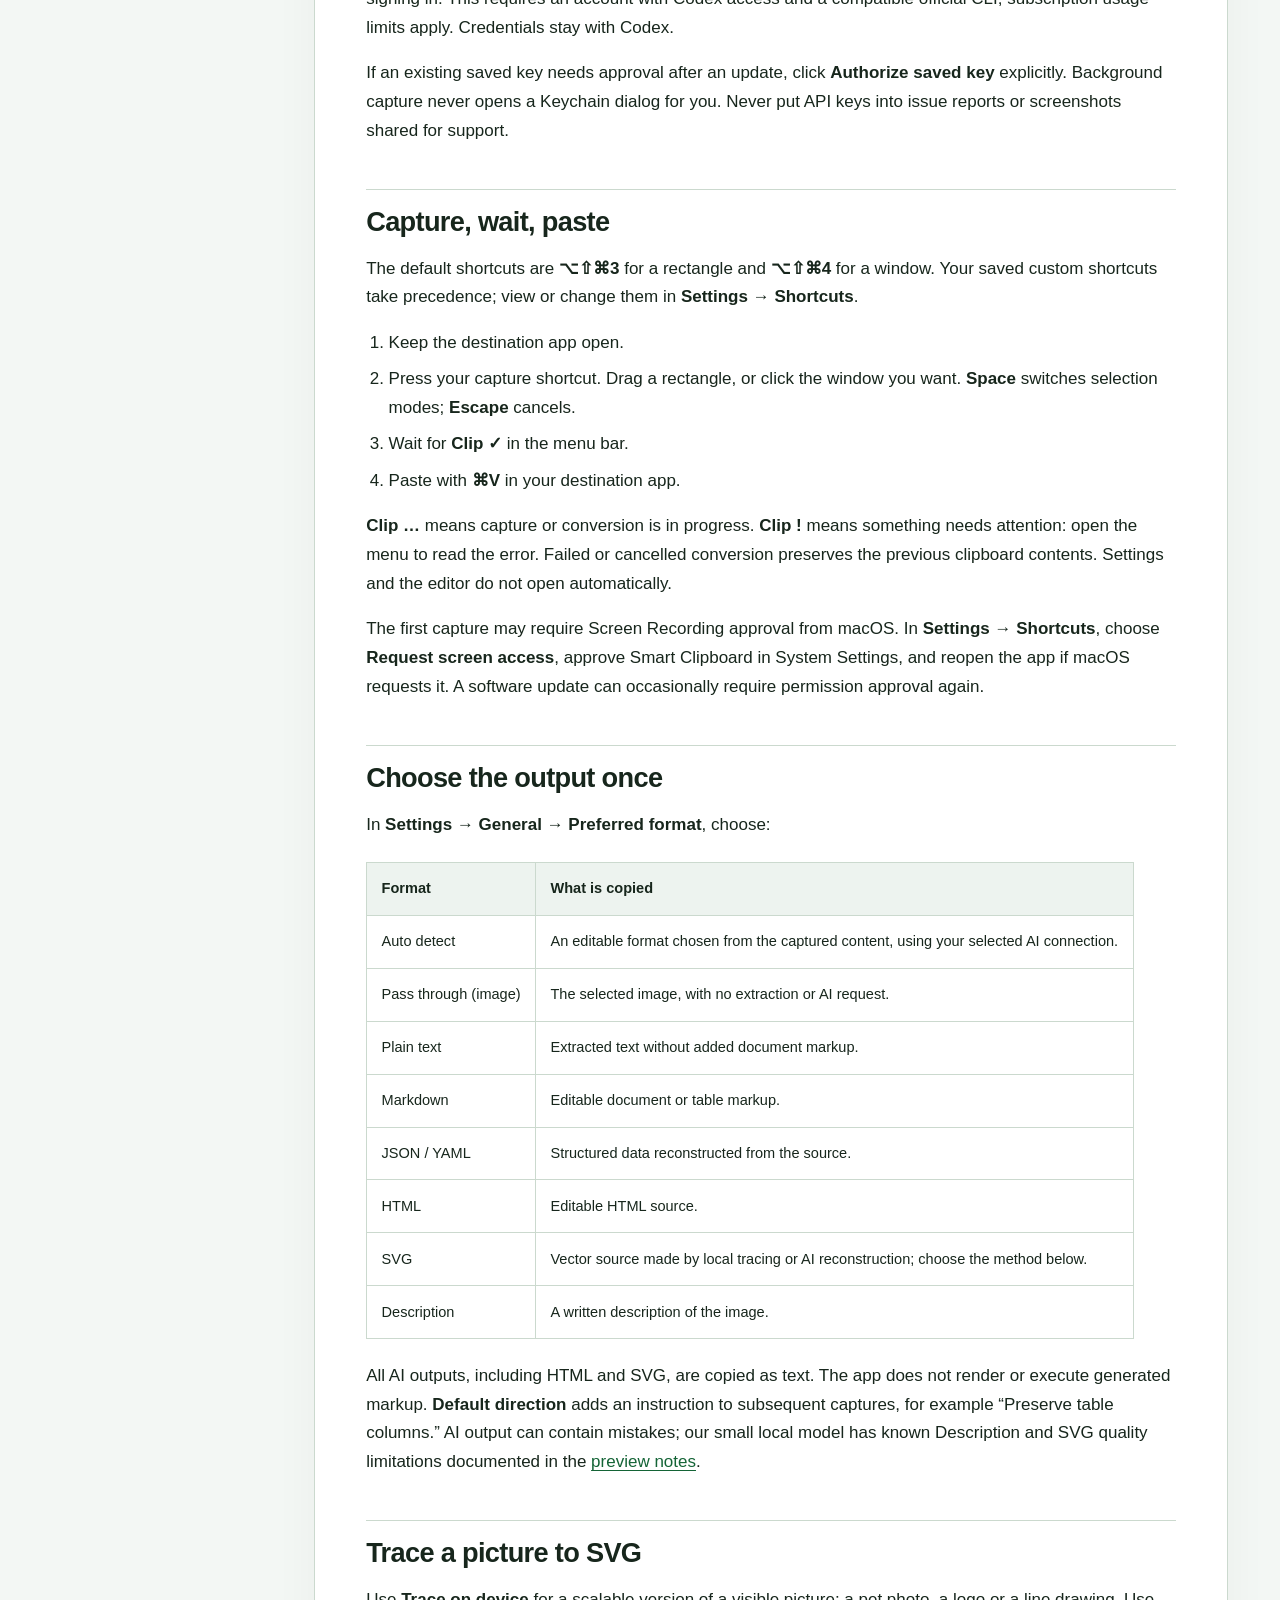
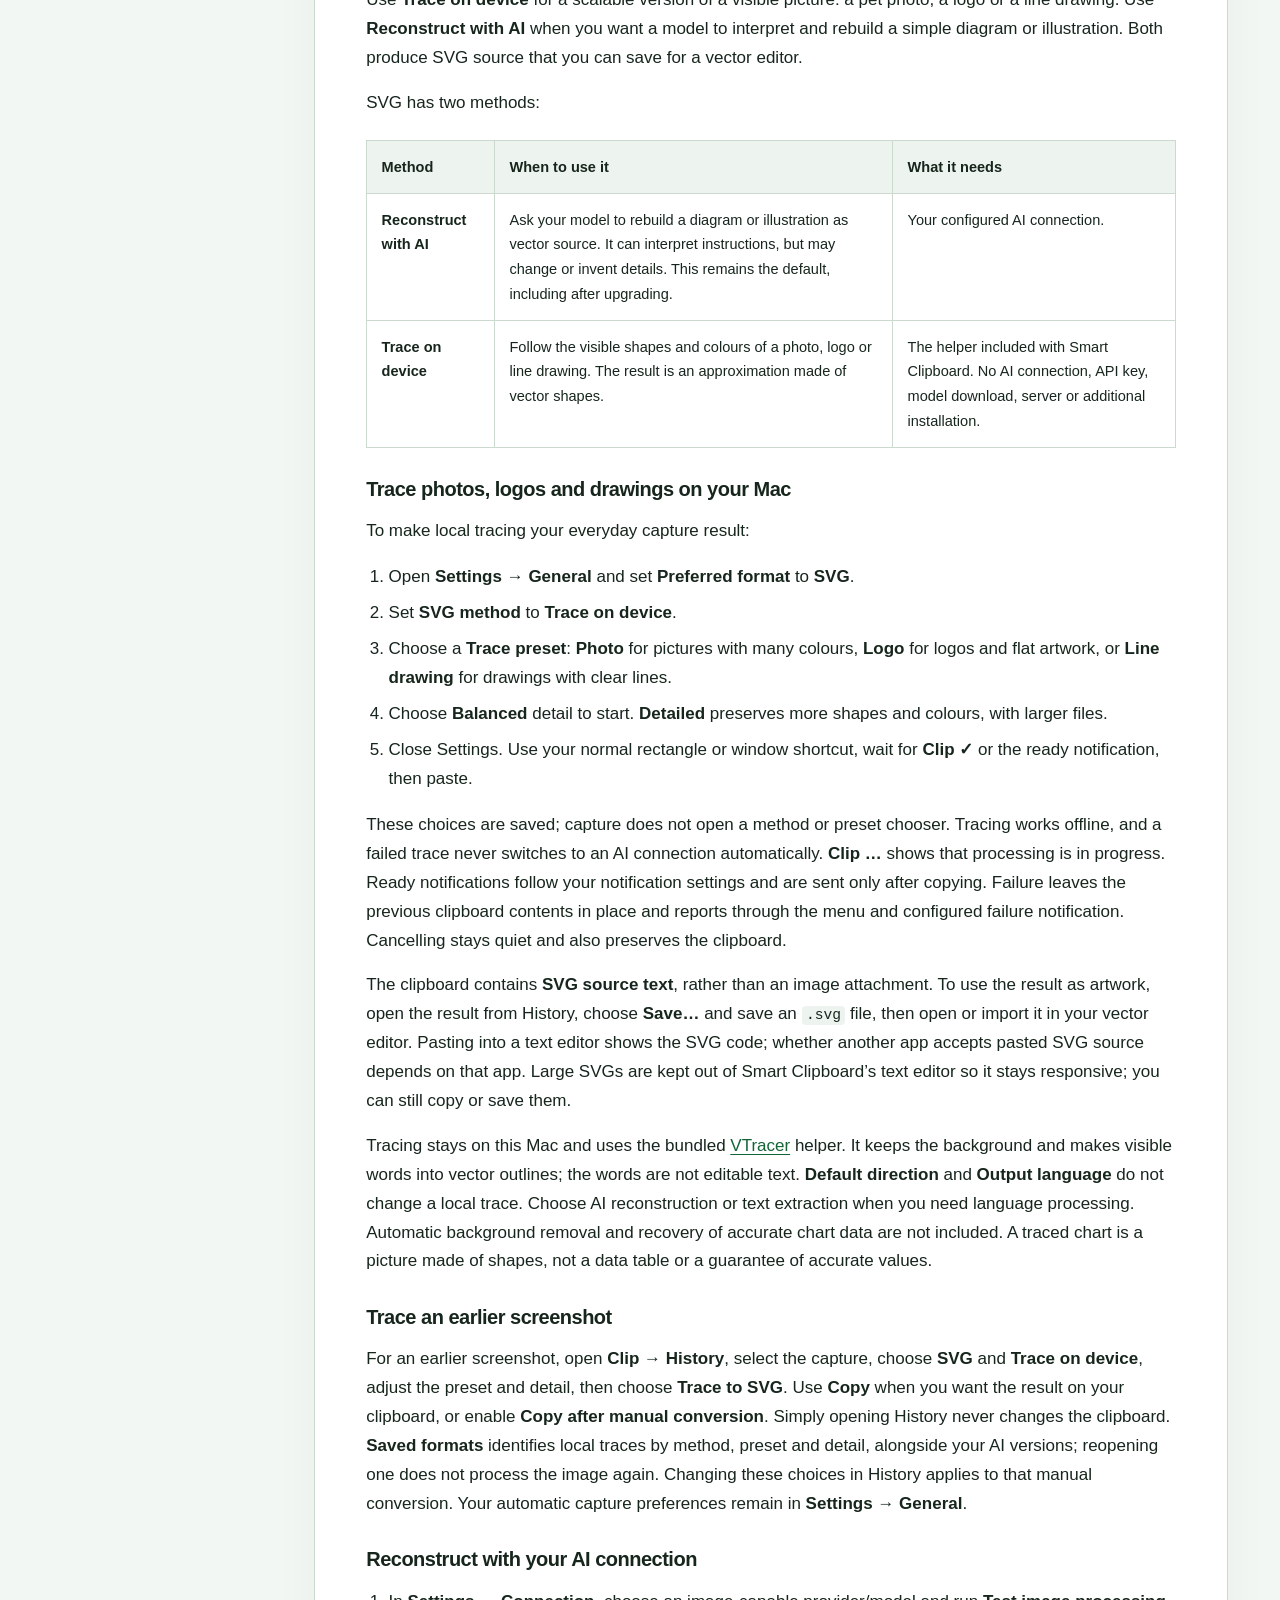
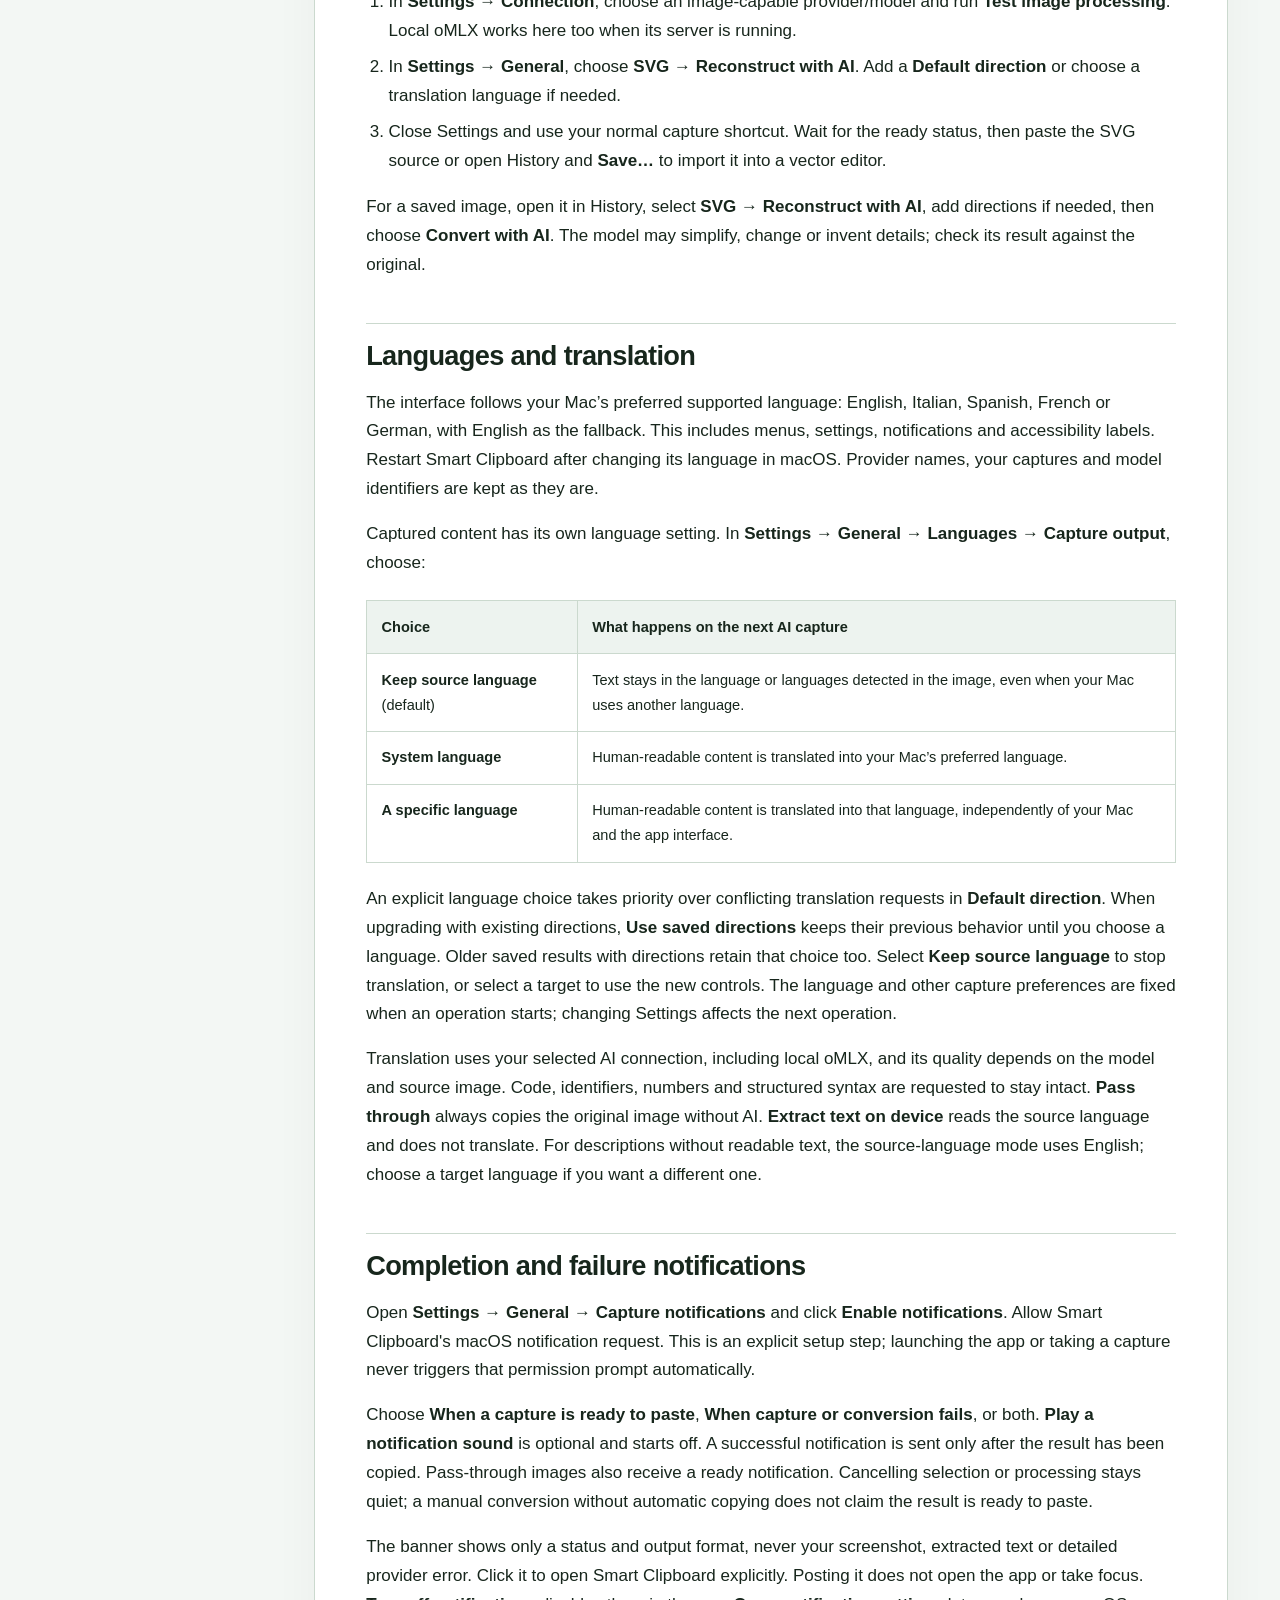
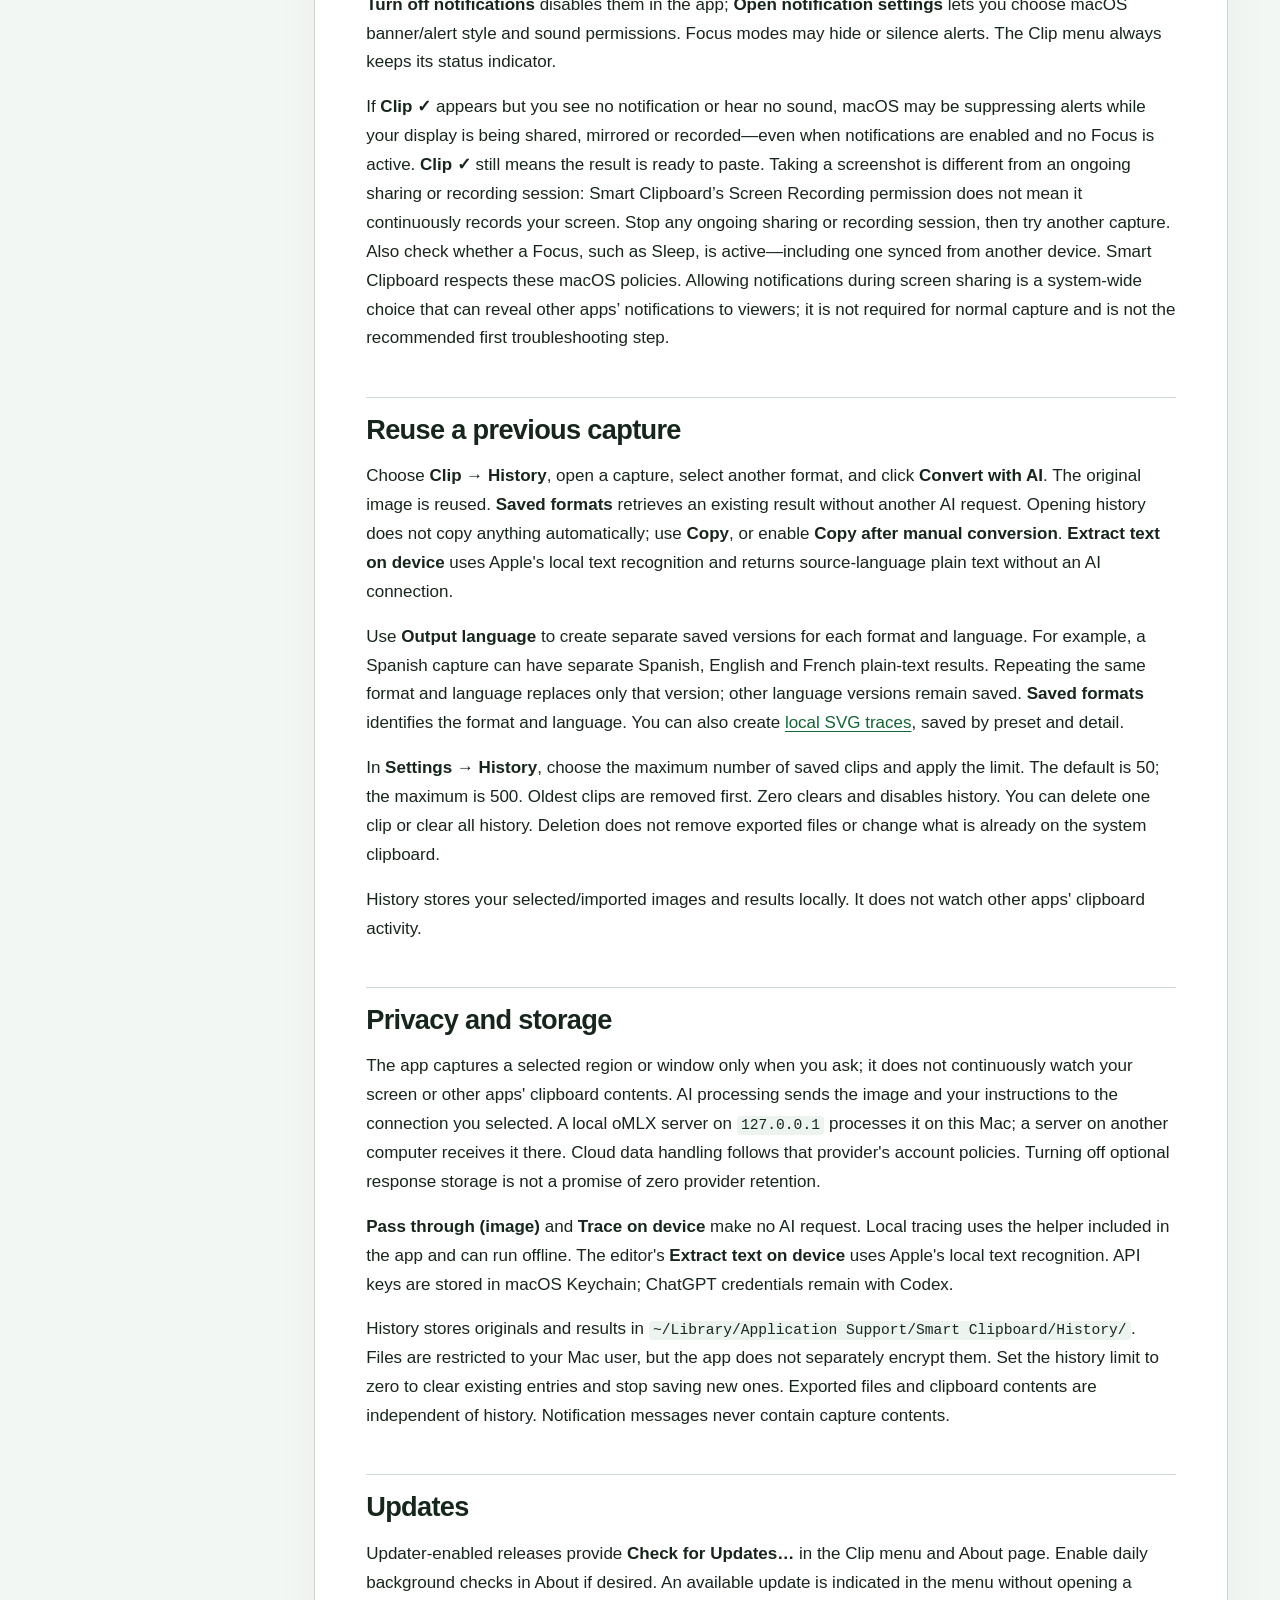
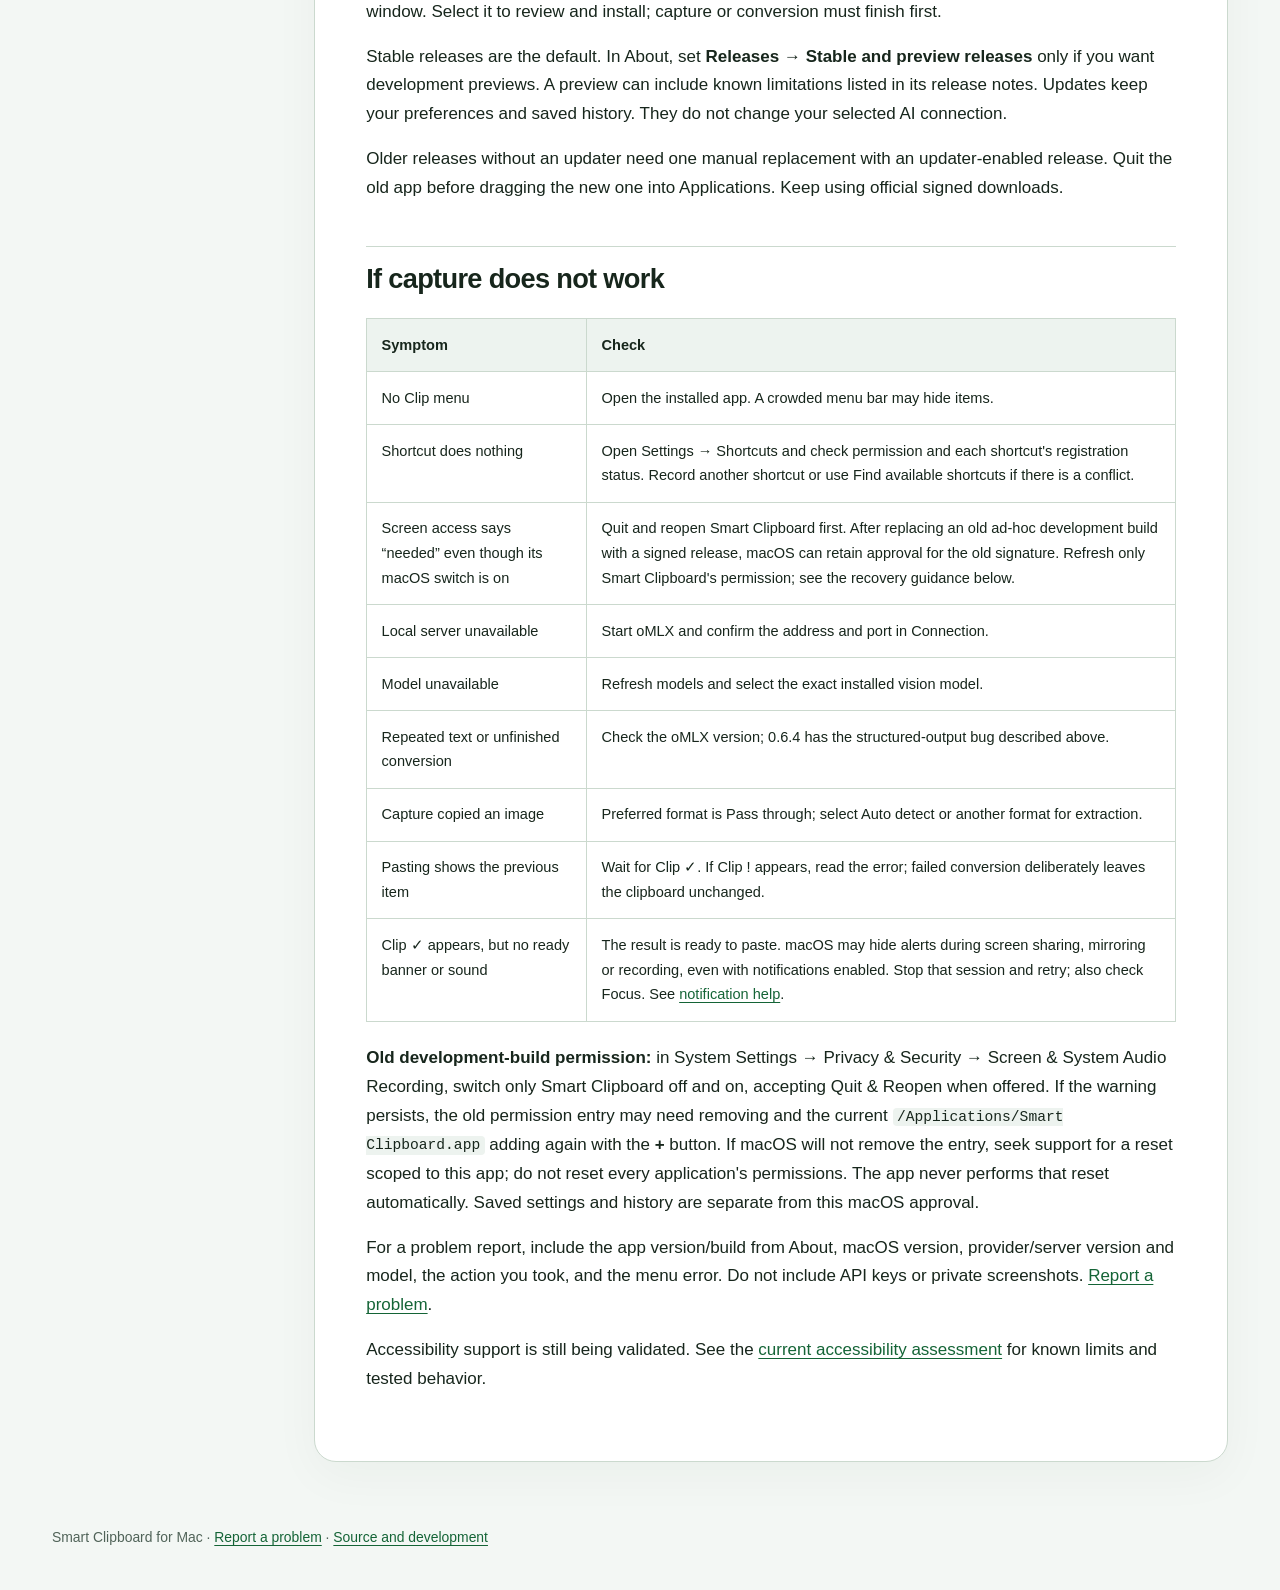
==== commit c3b26b63: "Publish build14 product onboarding and tracing guide" ====
--- a/guide.html
+++ b/guide.html
@@ -7,10 +7,11 @@
 <body class="guide"><a class="skip" href="#main">Skip to content</a>
 <header class="site-header"><a class="brand" href="index.html"><img src="assets/app-icon.png" alt="" width="42" height="42">Smart Clipboard</a>
 <nav aria-label="Main"><a href="index.html">Get started</a><a href="guide.html" aria-current="page">Setup guide</a><a href="https://github.com/colombod/smart-clipboard/releases">Downloads</a></nav></header>
-<div class="layout"><nav class="toc" aria-label="On this page"><details open><summary>On this page</summary><ul><li><a href="#install-and-start">Install and start</a></li><li><a href="#set-up-local-image-processing-with-omlx">Set up local image processing with oMLX</a></li><li><a href="#choose-another-connection">Choose another connection</a></li><li><a href="#capture-wait-paste">Capture, wait, paste</a></li><li><a href="#choose-the-output-once">Choose the output once</a></li><li><a href="#completion-and-failure-notifications">Completion and failure notifications</a></li><li><a href="#reuse-a-previous-capture">Reuse a previous capture</a></li><li><a href="#privacy-and-storage">Privacy and storage</a></li><li><a href="#updates">Updates</a></li><li><a href="#if-capture-does-not-work">If capture does not work</a></li></ul></details></nav>
+<div class="layout"><nav class="toc" aria-label="On this page"><details open><summary>On this page</summary><ul><li><a href="#install-and-start">Install and start</a></li><li><a href="#set-up-local-image-processing-with-omlx">Set up local image processing with oMLX</a></li><li><a href="#choose-another-connection">Choose another connection</a></li><li><a href="#capture-wait-paste">Capture, wait, paste</a></li><li><a href="#choose-the-output-once">Choose the output once</a></li><li><a href="#trace-a-picture-to-svg">Trace a picture to SVG</a></li><li><a href="#languages-and-translation">Languages and translation</a></li><li><a href="#completion-and-failure-notifications">Completion and failure notifications</a></li><li><a href="#reuse-a-previous-capture">Reuse a previous capture</a></li><li><a href="#privacy-and-storage">Privacy and storage</a></li><li><a href="#updates">Updates</a></li><li><a href="#if-capture-does-not-work">If capture does not work</a></li></ul></details></nav>
 <main id="main" tabindex="-1"><h1 id="using-smart-clipboard">Using Smart Clipboard</h1>
 <p>Smart Clipboard stays in the menu bar. Set your connection and preferred output once, then capture and paste into the app you are already using.</p>
-<p>This guide covers the <strong>0.4 preview</strong>. If you are using 0.3.1, install the new preview to get local oMLX, additional providers, About, notifications and update checks. See the <a href="https://github.com/colombod/smart-clipboard/blob/v0.4.0-preview.11/docs/releases/v0.4.0-preview.md">preview notes</a> for current limitations.</p>
+<p>This guide covers <strong><a href="https://github.com/colombod/smart-clipboard/releases/tag/v0.4.0-preview.14">0.4 preview build 14</a></strong>, with local SVG tracing, five interface languages and optional capture translation. It also includes local oMLX, additional providers, About, notifications and update checks. See the <a href="https://github.com/colombod/smart-clipboard/blob/9e708979d49a92b2ae455aede0fb8ee3da9342d4/docs/releases/v0.4.0-preview.md">preview notes</a> for current limitations.</p>
+<p><strong>Start with the job:</strong> <a href="#trace-a-picture-to-svg">trace a photo, logo or drawing</a>, <a href="#set-up-local-image-processing-with-omlx">extract text with local AI</a>, or <a href="#languages-and-translation">translate captured text</a>. Local tracing needs no AI connection.</p>
 <h2 id="install-and-start">Install and start</h2>
 <p>Download the signed DMG from <a href="https://github.com/colombod/smart-clipboard/releases" class="download">GitHub Releases</a>, open it and drag <strong>Smart Clipboard</strong> into <strong>Applications</strong>. Eject the DMG and open the installed app. Look for <strong>Clip</strong> in the menu bar; no app window should open.</p>
 <p>Open <strong>Clip → Settings &amp; Status</strong> when you want to change a setting. Closing Settings leaves capture shortcuts working. <strong>Clip → Quit Smart Clipboard</strong> stops the app. Enable <strong>Launch at login</strong> in General if you want it to start with your Mac.</p>
@@ -25,7 +26,7 @@
 <li>Click <strong>Test image processing</strong>. This sends a generated sample image, not your screen or saved captures. A successful model listing alone does not prove image support.</li>
 <li>In <strong>General</strong>, choose <strong>Auto detect</strong> or an explicit preferred output, then close Settings.</li>
 </ol>
-<p><strong>Server compatibility:</strong> oMLX 0.6.4 has a known bug affecting structured output from this vision model. Smart Clipboard rejects incomplete responses instead of copying them. The official <a href="https://github.com/jundot/omlx/releases/tag/v0.7.0.dev2">0.7.0.dev2 preview</a> includes the upstream fix and was tested from its unmodified package. It remains a prerelease. Consult the <a href="https://github.com/colombod/smart-clipboard/blob/v0.4.0-preview.11/docs/releases/v0.4.0-preview.md">preview notes</a> and <a href="https://github.com/colombod/smart-clipboard/blob/v0.4.0-preview.11/docs/testing/OMLX.md">local test evidence</a> for the exact configuration; newer oMLX previews are not automatically covered. Merely installing a larger model does not fix this server bug.</p>
+<p><strong>Server compatibility:</strong> oMLX 0.6.4 has a known bug affecting structured output from this vision model. Smart Clipboard rejects incomplete responses instead of copying them. The official <a href="https://github.com/jundot/omlx/releases/tag/v0.7.0.dev2">0.7.0.dev2 preview</a> includes the upstream fix and was tested from its unmodified package. It remains a prerelease. Consult the <a href="https://github.com/colombod/smart-clipboard/blob/9e708979d49a92b2ae455aede0fb8ee3da9342d4/docs/releases/v0.4.0-preview.md">preview notes</a> and <a href="https://github.com/colombod/smart-clipboard/blob/9e708979d49a92b2ae455aede0fb8ee3da9342d4/docs/testing/OMLX.md">local test evidence</a> for the exact configuration; newer oMLX previews are not automatically covered. Merely installing a larger model does not fix this server bug.</p>
 <p>oMLX must remain running while you use AI extraction. Smart Clipboard connects to it; it does not start the server, download models or switch to a cloud service if local processing fails. With the server on <code>127.0.0.1</code>, captures are sent to this Mac. A remote server receives the selected capture.</p>
 <h3 id="choose-a-local-model">Choose a local model</h3>
 <p>The following are 4-bit MLX Community conversions of Qwen image-capable models. Copy the full download ID into oMLX's downloader:</p>
@@ -52,7 +53,7 @@
 </table>
 <p>The measured 32B download matches <a href="https://huggingface.co/mlx-community/Qwen3-VL-32B-Instruct-4bit/tree/6e5644d3ea4b953b5221ffd02339bf897041038a">publisher revision <code>6e5644d</code></a>. Sizes describe disk downloads, not running memory use.</p>
 <p><strong>Memory planning estimates:</strong> allow at least 16 GB unified memory for the 8B candidate or 48 GB for 32B, with additional headroom for larger images, context and other apps. These are conservative estimates, not verified minimum requirements or speed guarantees. The recorded tests used a 128 GiB Mac; lower-memory Macs have not been validated. Keep extra disk space available for server caches. Start with a small non-private sample and check the output before relying on either model.</p>
-<p>For observed outputs and the distinction between automated checks and visual quality, see <a href="https://github.com/colombod/smart-clipboard/blob/v0.4.0-preview.11/docs/testing/OMLX.md">the local test evidence</a>. Description and SVG remain experimental in this preview and have not passed all-format quality acceptance.</p>
+<p>For observed outputs and the distinction between automated checks and visual quality, see <a href="https://github.com/colombod/smart-clipboard/blob/9e708979d49a92b2ae455aede0fb8ee3da9342d4/docs/testing/OMLX.md">the local test evidence</a>. Description and SVG remain experimental in this preview and have not passed all-format quality acceptance.</p>
 <h2 id="choose-another-connection">Choose another connection</h2>
 <p>For <strong>OpenAI</strong>, <strong>Anthropic</strong>, <strong>Google Gemini</strong> or <strong>Perplexity</strong>:</p>
 <ol type="1">
@@ -61,7 +62,7 @@
 <li>Click <strong>Refresh models</strong>, use <strong>Choose a listed model</strong>, or enter an image-capable model available to your account. A listed model may still lack the required image or structured-output capability.</li>
 <li>Click <strong>Test image processing</strong> and wait for the success message before capturing.</li>
 </ol>
-<p>API access and billing are separate from consumer chat subscriptions. Each provider keeps its own saved key and settings. Changing a provider or model does not change your preferred output. Cloud routes have request/response tests, but have not all been verified against live accounts in this preview; see <a href="https://github.com/colombod/smart-clipboard/blob/v0.4.0-preview.11/docs/PROVIDERS.md">connection test status</a>.</p>
+<p>API access and billing are separate from consumer chat subscriptions. Each provider keeps its own saved key and settings. Changing a provider or model does not change your preferred output. Cloud routes have request/response tests, but have not all been verified against live accounts in this preview; see <a href="https://github.com/colombod/smart-clipboard/blob/9e708979d49a92b2ae455aede0fb8ee3da9342d4/docs/PROVIDERS.md">connection test status</a>.</p>
 <p>For <strong>ChatGPT via Codex</strong>, use the <strong>Install / update Codex CLI</strong> link in Connection, then <strong>Sign in with ChatGPT</strong> and complete the official sign-in flow. Leave <strong>Codex executable</strong> blank for automatic discovery unless you installed it in a custom location. The model is optional. Run <strong>Test image processing</strong> after signing in. This requires an account with Codex access and a compatible official CLI; subscription usage limits apply. Credentials stay with Codex.</p>
 <p>If an existing saved key needs approval after an update, click <strong>Authorize saved key</strong> explicitly. Background capture never opens a Keychain dialog for you. Never put API keys into issue reports or screenshots shared for support.</p>
 <h2 id="capture-wait-paste">Capture, wait, paste</h2>
@@ -110,7 +111,7 @@
 </tr>
 <tr>
 <td>SVG</td>
-<td>Editable vector source; reconstruction may be approximate.</td>
+<td>Vector source made by local tracing or AI reconstruction; choose the method below.</td>
 </tr>
 <tr>
 <td>Description</td>
@@ -118,19 +119,92 @@
 </tr>
 </tbody>
 </table>
-<p>All AI outputs, including HTML and SVG, are copied as text. The app does not render or execute generated markup. <strong>Default direction</strong> adds an instruction to subsequent captures, for example “Translate to English.” AI output can contain mistakes; our small local model has known Description and SVG quality limitations documented in the <a href="https://github.com/colombod/smart-clipboard/blob/v0.4.0-preview.11/docs/releases/v0.4.0-preview.md">preview notes</a>.</p>
+<p>All AI outputs, including HTML and SVG, are copied as text. The app does not render or execute generated markup. <strong>Default direction</strong> adds an instruction to subsequent captures, for example “Preserve table columns.” AI output can contain mistakes; our small local model has known Description and SVG quality limitations documented in the <a href="https://github.com/colombod/smart-clipboard/blob/9e708979d49a92b2ae455aede0fb8ee3da9342d4/docs/releases/v0.4.0-preview.md">preview notes</a>.</p>
+<h2 id="trace-a-picture-to-svg">Trace a picture to SVG</h2>
+<p>Use <strong>Trace on device</strong> for a scalable version of a visible picture: a pet photo, a logo or a line drawing. Use <strong>Reconstruct with AI</strong> when you want a model to interpret and rebuild a simple diagram or illustration. Both produce SVG source that you can save for a vector editor.</p>
+<p>SVG has two methods:</p>
+<table>
+<thead>
+<tr>
+<th>Method</th>
+<th>When to use it</th>
+<th>What it needs</th>
+</tr>
+</thead>
+<tbody>
+<tr>
+<td><strong>Reconstruct with AI</strong></td>
+<td>Ask your model to rebuild a diagram or illustration as vector source. It can interpret instructions, but may change or invent details. This remains the default, including after upgrading.</td>
+<td>Your configured AI connection.</td>
+</tr>
+<tr>
+<td><strong>Trace on device</strong></td>
+<td>Follow the visible shapes and colours of a photo, logo or line drawing. The result is an approximation made of vector shapes.</td>
+<td>The helper included with Smart Clipboard. No AI connection, API key, model download, server or additional installation.</td>
+</tr>
+</tbody>
+</table>
+<h3 id="trace-photos-logos-and-drawings-on-your-mac">Trace photos, logos and drawings on your Mac</h3>
+<p>To make local tracing your everyday capture result:</p>
+<ol type="1">
+<li>Open <strong>Settings → General</strong> and set <strong>Preferred format</strong> to <strong>SVG</strong>.</li>
+<li>Set <strong>SVG method</strong> to <strong>Trace on device</strong>.</li>
+<li>Choose a <strong>Trace preset</strong>: <strong>Photo</strong> for pictures with many colours, <strong>Logo</strong> for logos and flat artwork, or <strong>Line drawing</strong> for drawings with clear lines.</li>
+<li>Choose <strong>Balanced</strong> detail to start. <strong>Detailed</strong> preserves more shapes and colours, with larger files.</li>
+<li>Close Settings. Use your normal rectangle or window shortcut, wait for <strong>Clip ✓</strong> or the ready notification, then paste.</li>
+</ol>
+<p>These choices are saved; capture does not open a method or preset chooser. Tracing works offline, and a failed trace never switches to an AI connection automatically. <strong>Clip …</strong> shows that processing is in progress. Ready notifications follow your notification settings and are sent only after copying. Failure leaves the previous clipboard contents in place and reports through the menu and configured failure notification. Cancelling stays quiet and also preserves the clipboard.</p>
+<p>The clipboard contains <strong>SVG source text</strong>, rather than an image attachment. To use the result as artwork, open the result from History, choose <strong>Save…</strong> and save an <code>.svg</code> file, then open or import it in your vector editor. Pasting into a text editor shows the SVG code; whether another app accepts pasted SVG source depends on that app. Large SVGs are kept out of Smart Clipboard’s text editor so it stays responsive; you can still copy or save them.</p>
+<p>Tracing stays on this Mac and uses the bundled <a href="https://github.com/visioncortex/vtracer">VTracer</a> helper. It keeps the background and makes visible words into vector outlines; the words are not editable text. <strong>Default direction</strong> and <strong>Output language</strong> do not change a local trace. Choose AI reconstruction or text extraction when you need language processing. Automatic background removal and recovery of accurate chart data are not included. A traced chart is a picture made of shapes, not a data table or a guarantee of accurate values.</p>
+<h3 id="trace-an-earlier-screenshot">Trace an earlier screenshot</h3>
+<p>For an earlier screenshot, open <strong>Clip → History</strong>, select the capture, choose <strong>SVG</strong> and <strong>Trace on device</strong>, adjust the preset and detail, then choose <strong>Trace to SVG</strong>. Use <strong>Copy</strong> when you want the result on your clipboard, or enable <strong>Copy after manual conversion</strong>. Simply opening History never changes the clipboard. <strong>Saved formats</strong> identifies local traces by method, preset and detail, alongside your AI versions; reopening one does not process the image again. Changing these choices in History applies to that manual conversion. Your automatic capture preferences remain in <strong>Settings → General</strong>.</p>
+<h3 id="reconstruct-with-your-ai-connection">Reconstruct with your AI connection</h3>
+<ol type="1">
+<li>In <strong>Settings → Connection</strong>, choose an image-capable provider/model and run <strong>Test image processing</strong>. Local oMLX works here too when its server is running.</li>
+<li>In <strong>Settings → General</strong>, choose <strong>SVG → Reconstruct with AI</strong>. Add a <strong>Default direction</strong> or choose a translation language if needed.</li>
+<li>Close Settings and use your normal capture shortcut. Wait for the ready status, then paste the SVG source or open History and <strong>Save…</strong> to import it into a vector editor.</li>
+</ol>
+<p>For a saved image, open it in History, select <strong>SVG → Reconstruct with AI</strong>, add directions if needed, then choose <strong>Convert with AI</strong>. The model may simplify, change or invent details; check its result against the original.</p>
+<h2 id="languages-and-translation">Languages and translation</h2>
+<p>The interface follows your Mac’s preferred supported language: English, Italian, Spanish, French or German, with English as the fallback. This includes menus, settings, notifications and accessibility labels. Restart Smart Clipboard after changing its language in macOS. Provider names, your captures and model identifiers are kept as they are.</p>
+<p>Captured content has its own language setting. In <strong>Settings → General → Languages → Capture output</strong>, choose:</p>
+<table>
+<thead>
+<tr>
+<th>Choice</th>
+<th>What happens on the next AI capture</th>
+</tr>
+</thead>
+<tbody>
+<tr>
+<td><strong>Keep source language</strong> (default)</td>
+<td>Text stays in the language or languages detected in the image, even when your Mac uses another language.</td>
+</tr>
+<tr>
+<td><strong>System language</strong></td>
+<td>Human-readable content is translated into your Mac’s preferred language.</td>
+</tr>
+<tr>
+<td><strong>A specific language</strong></td>
+<td>Human-readable content is translated into that language, independently of your Mac and the app interface.</td>
+</tr>
+</tbody>
+</table>
+<p>An explicit language choice takes priority over conflicting translation requests in <strong>Default direction</strong>. When upgrading with existing directions, <strong>Use saved directions</strong> keeps their previous behavior until you choose a language. Older saved results with directions retain that choice too. Select <strong>Keep source language</strong> to stop translation, or select a target to use the new controls. The language and other capture preferences are fixed when an operation starts; changing Settings affects the next operation.</p>
+<p>Translation uses your selected AI connection, including local oMLX, and its quality depends on the model and source image. Code, identifiers, numbers and structured syntax are requested to stay intact. <strong>Pass through</strong> always copies the original image without AI. <strong>Extract text on device</strong> reads the source language and does not translate. For descriptions without readable text, the source-language mode uses English; choose a target language if you want a different one.</p>
 <h2 id="completion-and-failure-notifications">Completion and failure notifications</h2>
 <p>Open <strong>Settings → General → Capture notifications</strong> and click <strong>Enable notifications</strong>. Allow Smart Clipboard's macOS notification request. This is an explicit setup step; launching the app or taking a capture never triggers that permission prompt automatically.</p>
 <p>Choose <strong>When a capture is ready to paste</strong>, <strong>When capture or conversion fails</strong>, or both. <strong>Play a notification sound</strong> is optional and starts off. A successful notification is sent only after the result has been copied. Pass-through images also receive a ready notification. Cancelling selection or processing stays quiet; a manual conversion without automatic copying does not claim the result is ready to paste.</p>
 <p>The banner shows only a status and output format, never your screenshot, extracted text or detailed provider error. Click it to open Smart Clipboard explicitly. Posting it does not open the app or take focus. <strong>Turn off notifications</strong> disables them in the app; <strong>Open notification settings</strong> lets you choose macOS banner/alert style and sound permissions. Focus modes may hide or silence alerts. The Clip menu always keeps its status indicator.</p>
-<p>If <strong>Clip ✓</strong> appears but you see no notification or hear no sound, macOS may be suppressing alerts while your display is being shared, mirrored or recorded. Taking a screenshot is different from an ongoing sharing or recording session: Smart Clipboard’s Screen Recording permission does not mean it continuously records your screen. Stop any ongoing sharing or recording session, then try another capture. Also check whether a Focus, such as Sleep, is active—including one synced from another device. Smart Clipboard respects these macOS policies. Allowing notifications during screen sharing is a system-wide choice that can reveal other apps’ notifications to viewers; it is not required for normal capture and is not the recommended first troubleshooting step.</p>
+<p>If <strong>Clip ✓</strong> appears but you see no notification or hear no sound, macOS may be suppressing alerts while your display is being shared, mirrored or recorded—even when notifications are enabled and no Focus is active. <strong>Clip ✓</strong> still means the result is ready to paste. Taking a screenshot is different from an ongoing sharing or recording session: Smart Clipboard’s Screen Recording permission does not mean it continuously records your screen. Stop any ongoing sharing or recording session, then try another capture. Also check whether a Focus, such as Sleep, is active—including one synced from another device. Smart Clipboard respects these macOS policies. Allowing notifications during screen sharing is a system-wide choice that can reveal other apps’ notifications to viewers; it is not required for normal capture and is not the recommended first troubleshooting step.</p>
 <h2 id="reuse-a-previous-capture">Reuse a previous capture</h2>
-<p>Choose <strong>Clip → History</strong>, open a capture, select another format and click <strong>Convert with AI</strong>. The original image is reused. <strong>Saved formats</strong> retrieves an already generated result without another AI request. <strong>Extract text on device</strong> uses Apple's local text recognition and returns plain text without an AI connection.</p>
+<p>Choose <strong>Clip → History</strong>, open a capture, select another format, and click <strong>Convert with AI</strong>. The original image is reused. <strong>Saved formats</strong> retrieves an existing result without another AI request. Opening history does not copy anything automatically; use <strong>Copy</strong>, or enable <strong>Copy after manual conversion</strong>. <strong>Extract text on device</strong> uses Apple's local text recognition and returns source-language plain text without an AI connection.</p>
+<p>Use <strong>Output language</strong> to create separate saved versions for each format and language. For example, a Spanish capture can have separate Spanish, English and French plain-text results. Repeating the same format and language replaces only that version; other language versions remain saved. <strong>Saved formats</strong> identifies the format and language. You can also create <a href="#trace-a-picture-to-svg">local SVG traces</a>, saved by preset and detail.</p>
 <p>In <strong>Settings → History</strong>, choose the maximum number of saved clips and apply the limit. The default is 50; the maximum is 500. Oldest clips are removed first. Zero clears and disables history. You can delete one clip or clear all history. Deletion does not remove exported files or change what is already on the system clipboard.</p>
 <p>History stores your selected/imported images and results locally. It does not watch other apps' clipboard activity.</p>
 <h2 id="privacy-and-storage">Privacy and storage</h2>
 <p>The app captures a selected region or window only when you ask; it does not continuously watch your screen or other apps' clipboard contents. AI processing sends the image and your instructions to the connection you selected. A local oMLX server on <code>127.0.0.1</code> processes it on this Mac; a server on another computer receives it there. Cloud data handling follows that provider's account policies. Turning off optional response storage is not a promise of zero provider retention.</p>
-<p><strong>Pass through (image)</strong> makes no AI request. The editor's <strong>Extract text on device</strong> uses Apple's local text recognition. API keys are stored in macOS Keychain; ChatGPT credentials remain with Codex.</p>
+<p><strong>Pass through (image)</strong> and <strong>Trace on device</strong> make no AI request. Local tracing uses the helper included in the app and can run offline. The editor's <strong>Extract text on device</strong> uses Apple's local text recognition. API keys are stored in macOS Keychain; ChatGPT credentials remain with Codex.</p>
 <p>History stores originals and results in <code>~/Library/Application Support/Smart Clipboard/History/</code>. Files are restricted to your Mac user, but the app does not separately encrypt them. Set the history limit to zero to clear existing entries and stop saving new ones. Exported files and clipboard contents are independent of history. Notification messages never contain capture contents.</p>
 <h2 id="updates">Updates</h2>
 <p>Updater-enabled releases provide <strong>Check for Updates…</strong> in the Clip menu and About page. Enable daily background checks in About if desired. An available update is indicated in the menu without opening a window. Select it to review and install; capture or conversion must finish first.</p>
@@ -177,11 +251,15 @@
 <td>Pasting shows the previous item</td>
 <td>Wait for Clip ✓. If Clip ! appears, read the error; failed conversion deliberately leaves the clipboard unchanged.</td>
 </tr>
+<tr>
+<td>Clip ✓ appears, but no ready banner or sound</td>
+<td>The result is ready to paste. macOS may hide alerts during screen sharing, mirroring or recording, even with notifications enabled. Stop that session and retry; also check Focus. See <a href="#completion-and-failure-notifications">notification help</a>.</td>
+</tr>
 </tbody>
 </table>
 <p><strong>Old development-build permission:</strong> in System Settings → Privacy &amp; Security → Screen &amp; System Audio Recording, switch only Smart Clipboard off and on, accepting Quit &amp; Reopen when offered. If the warning persists, the old permission entry may need removing and the current <code>/Applications/Smart Clipboard.app</code> adding again with the <strong>+</strong> button. If macOS will not remove the entry, seek support for a reset scoped to this app; do not reset every application's permissions. The app never performs that reset automatically. Saved settings and history are separate from this macOS approval.</p>
 <p>For a problem report, include the app version/build from About, macOS version, provider/server version and model, the action you took, and the menu error. Do not include API keys or private screenshots. <a href="https://github.com/colombod/smart-clipboard/issues/new">Report a problem</a>.</p>
-<p>Accessibility support is still being validated. See the <a href="https://github.com/colombod/smart-clipboard/blob/v0.4.0-preview.11/docs/ACCESSIBILITY.md">current accessibility assessment</a> for known limits and tested behavior.</p>
+<p>Accessibility support is still being validated. See the <a href="https://github.com/colombod/smart-clipboard/blob/9e708979d49a92b2ae455aede0fb8ee3da9342d4/docs/ACCESSIBILITY.md">current accessibility assessment</a> for known limits and tested behavior.</p>
 </main></div>
 <footer class="site-footer">Smart Clipboard for Mac · <a href="https://github.com/colombod/smart-clipboard/issues/new">Report a problem</a> · <a href="https://github.com/colombod/smart-clipboard">Source and development</a></footer>
 </body></html>
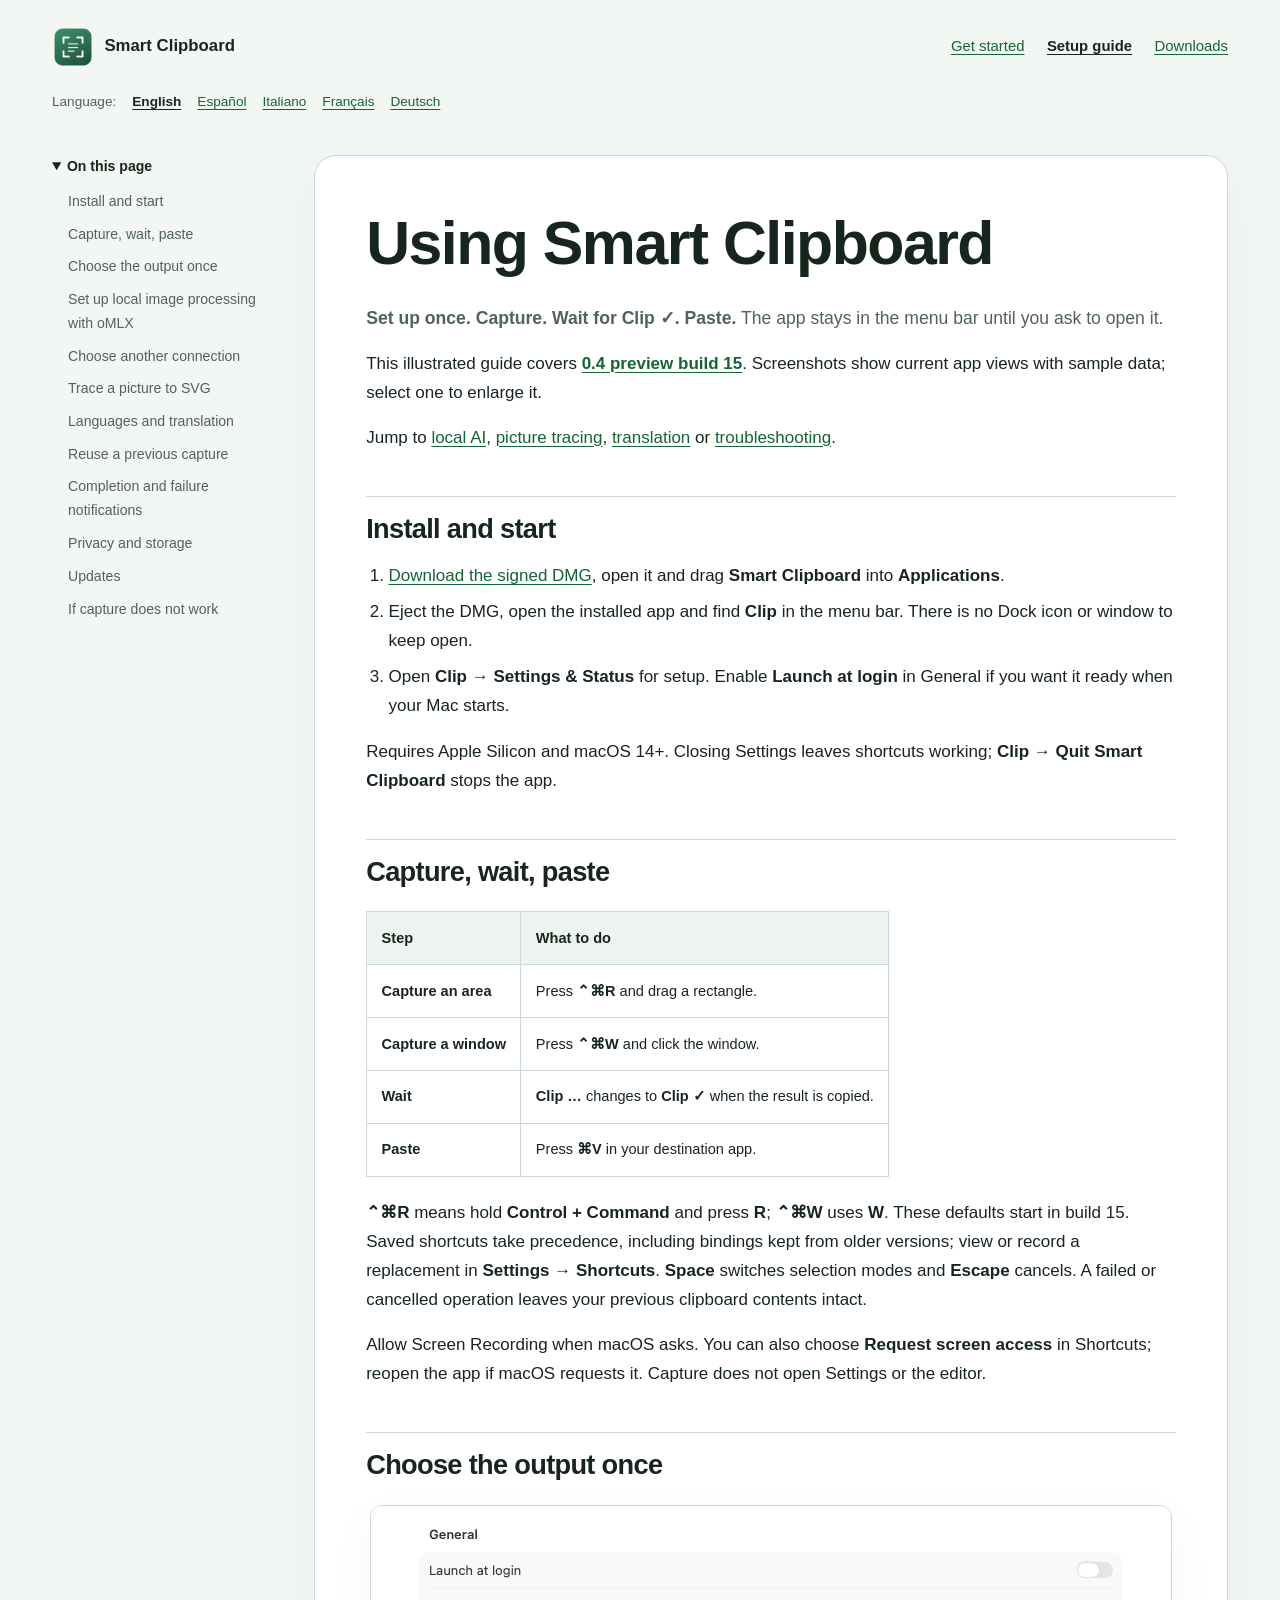
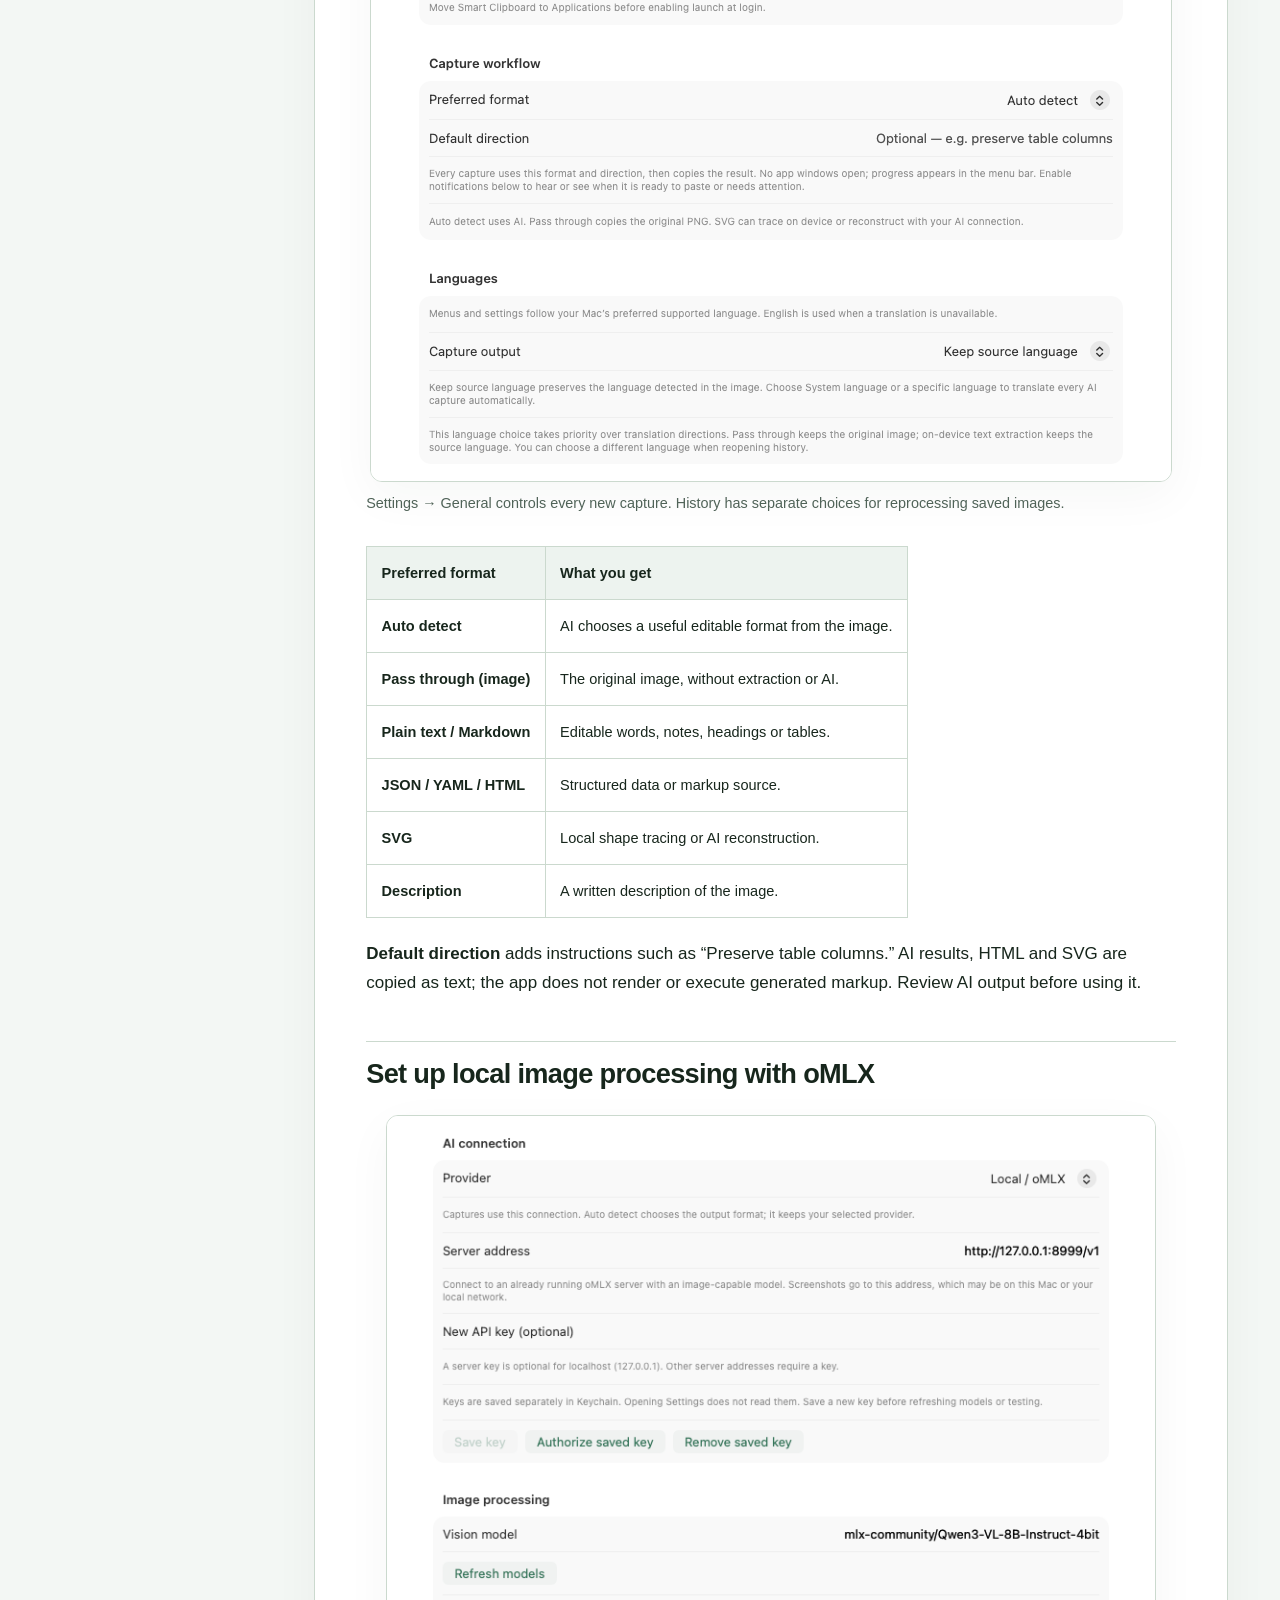
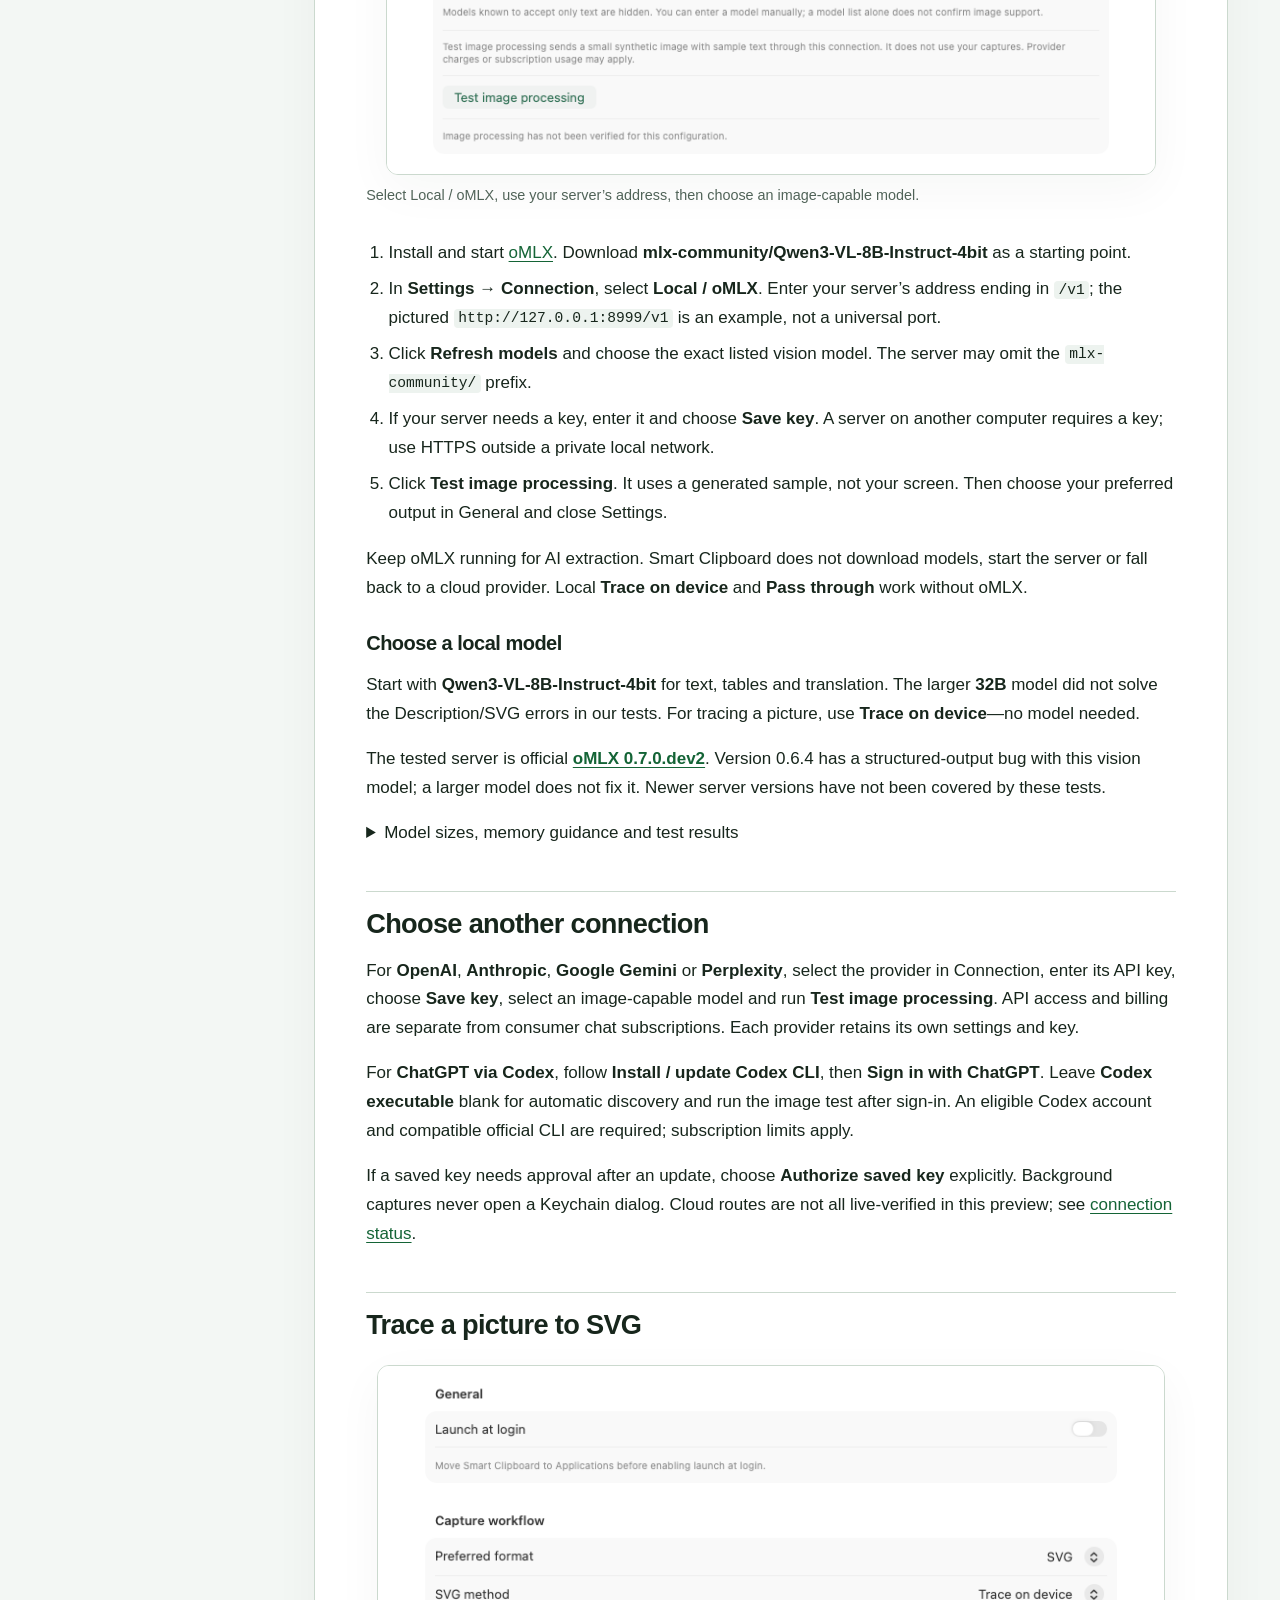
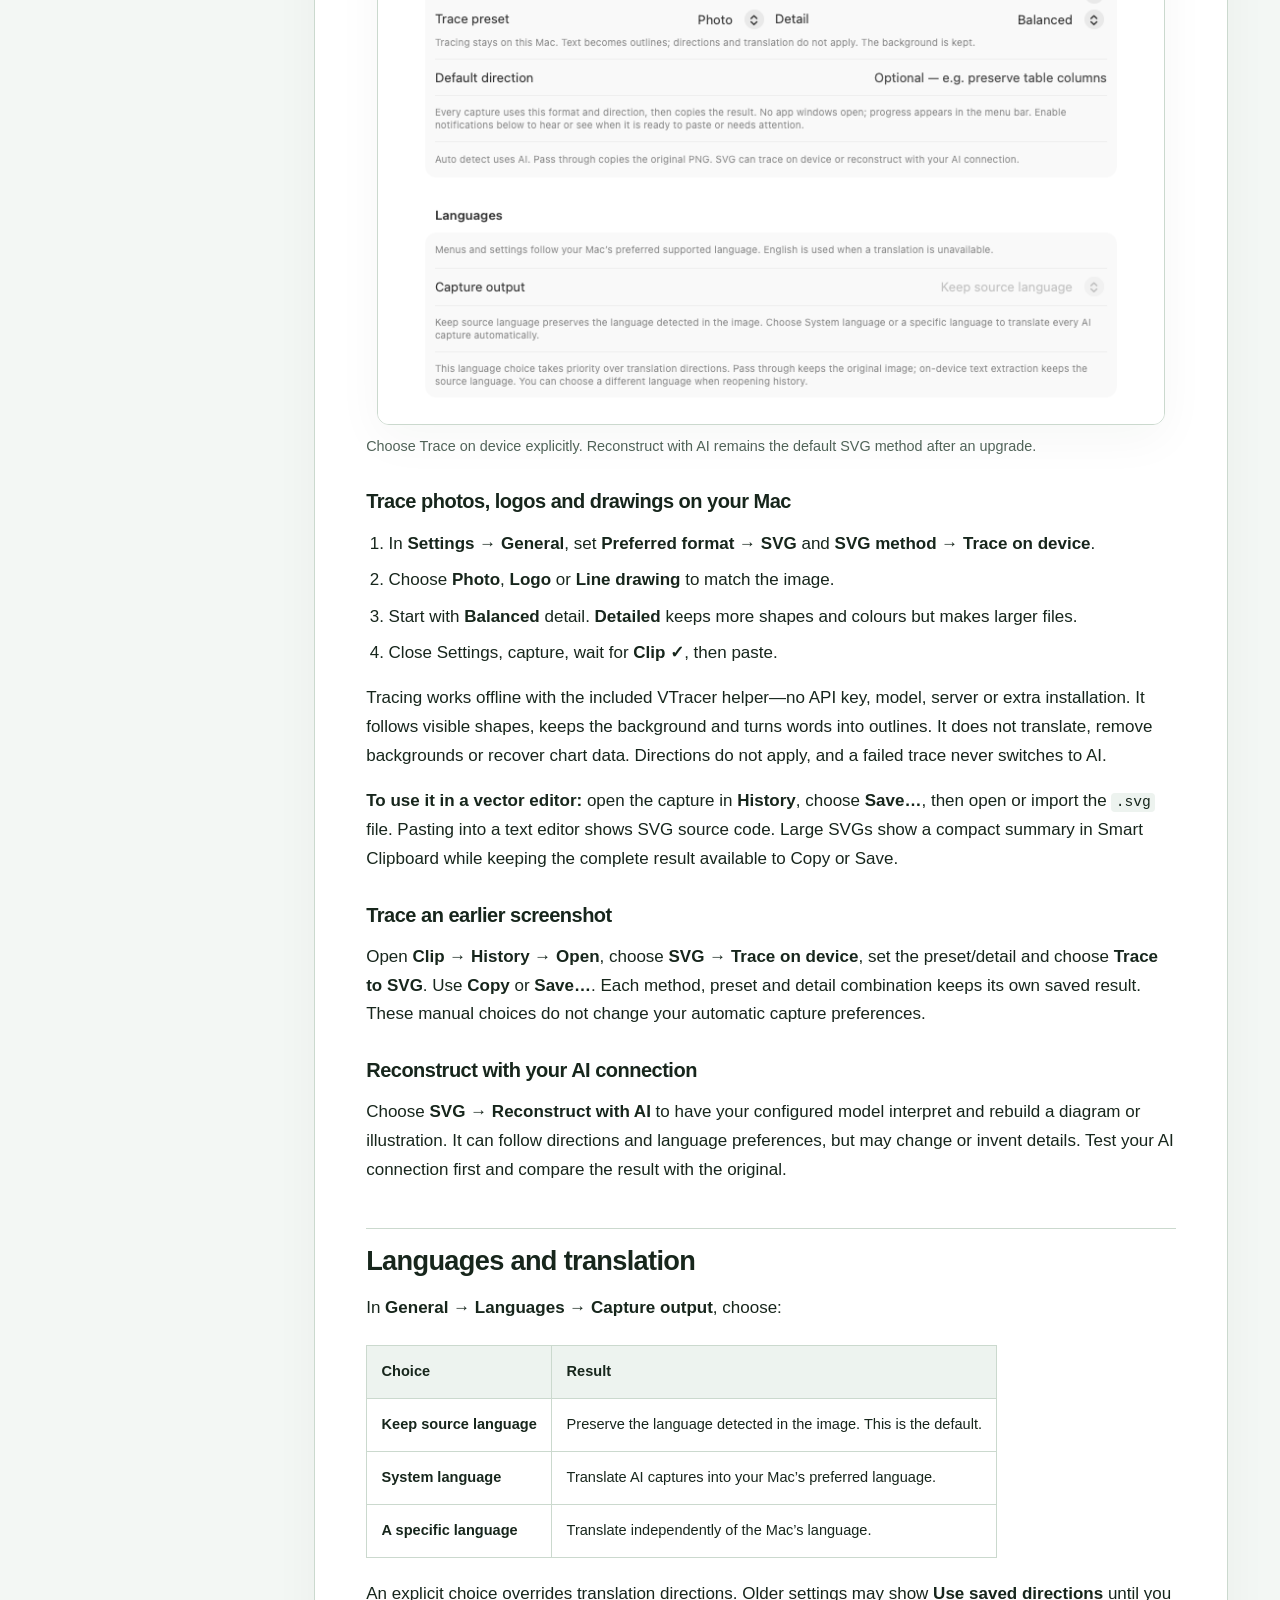
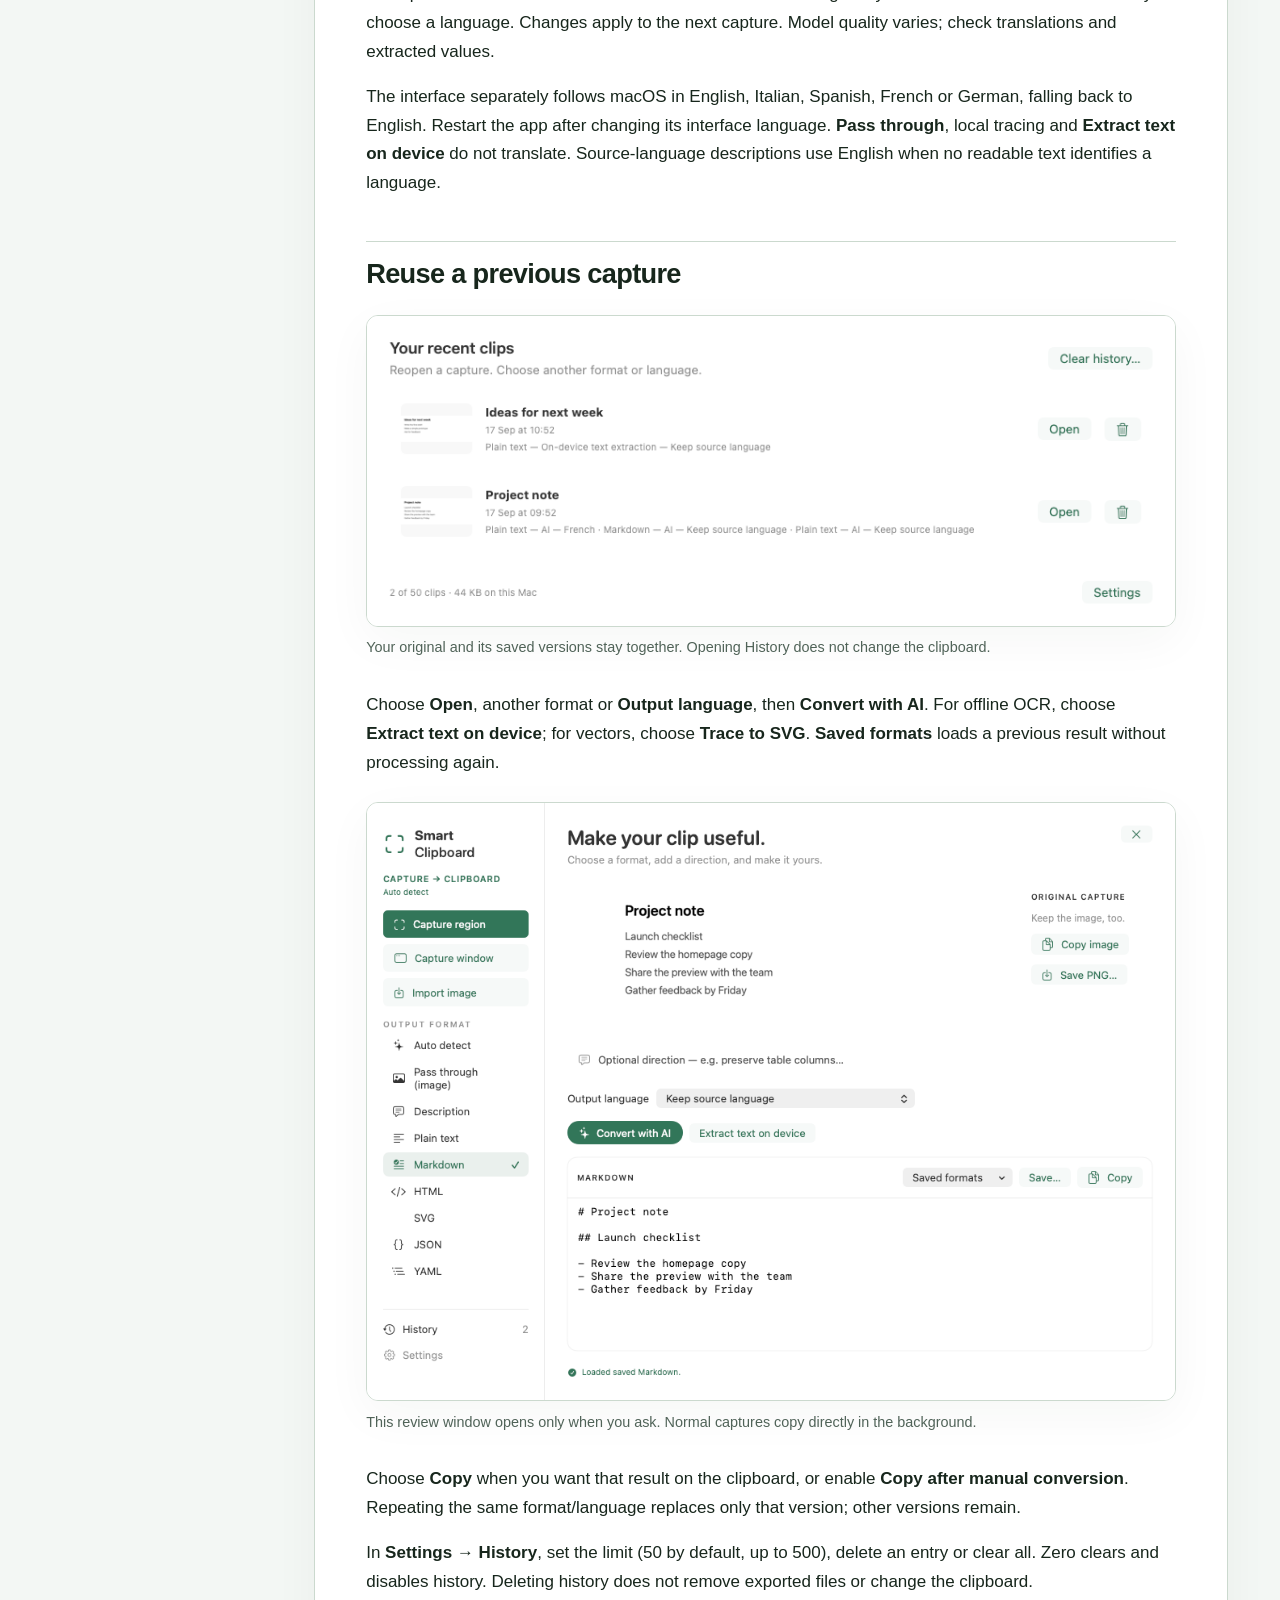
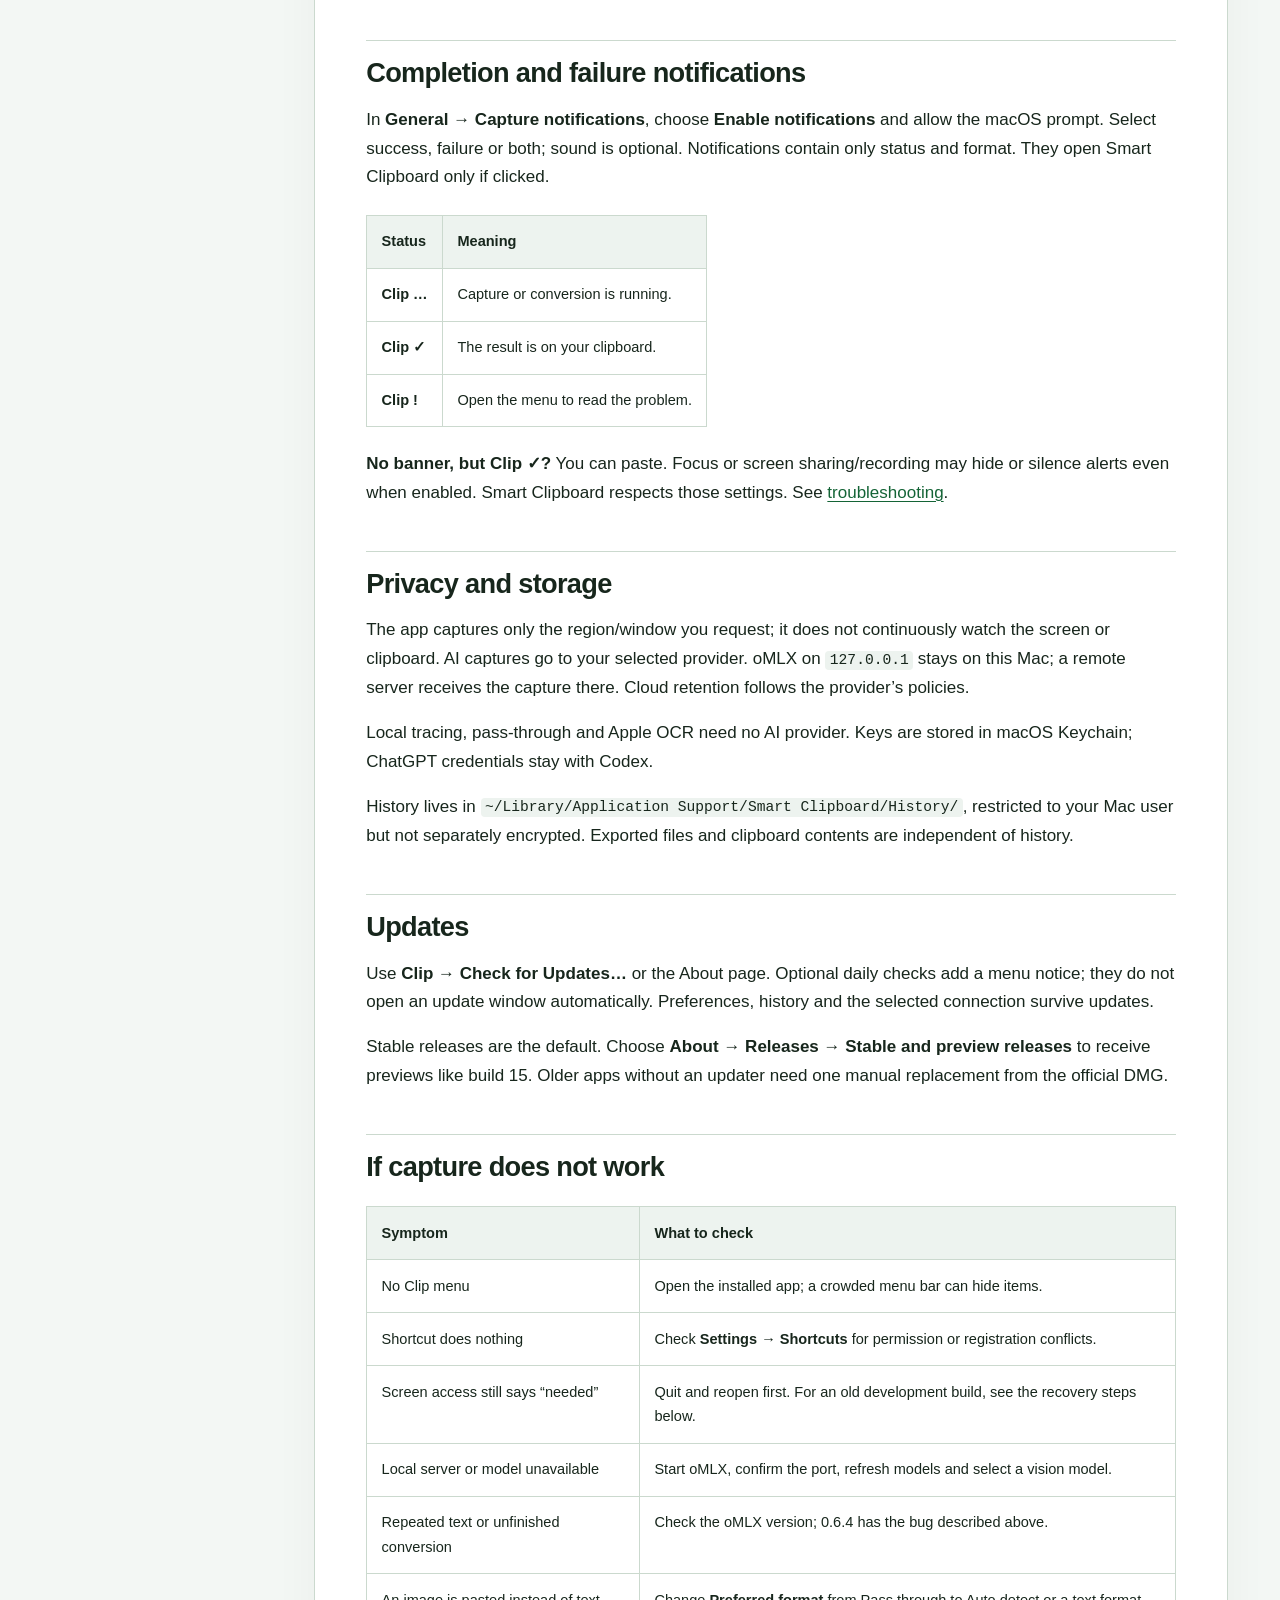
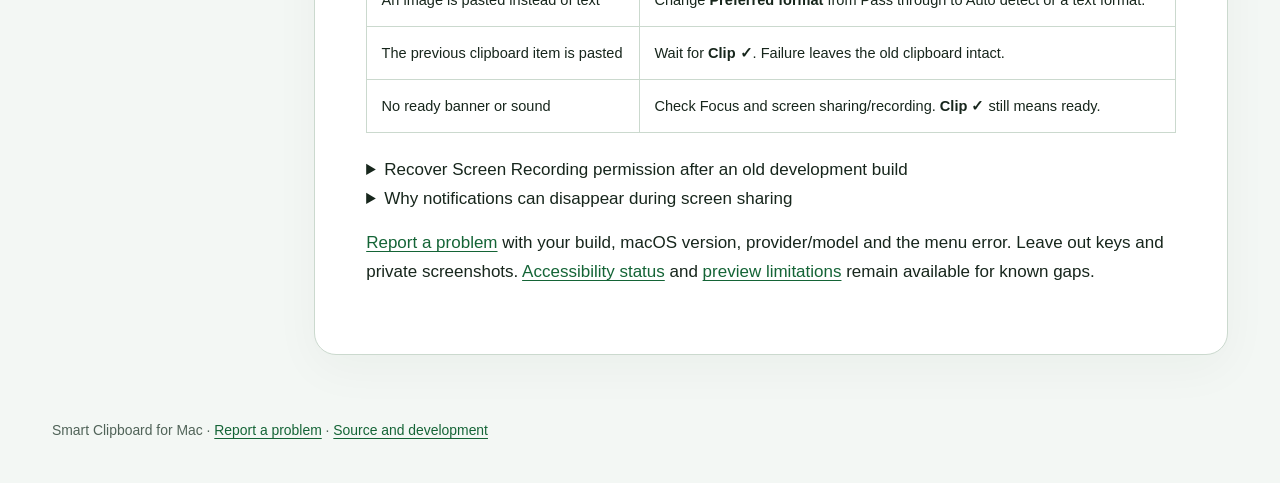
==== commit 3effcae5: "Publish build15 illustrated help in five languages" ====
--- a/guide.html
+++ b/guide.html
@@ -6,29 +6,107 @@
 <title>Setup and usage guide — Smart Clipboard</title><link rel="icon" type="image/png" href="assets/app-icon.png"><link rel="stylesheet" href="assets/style.css"></head>
 <body class="guide"><a class="skip" href="#main">Skip to content</a>
 <header class="site-header"><a class="brand" href="index.html"><img src="assets/app-icon.png" alt="" width="42" height="42">Smart Clipboard</a>
-<nav aria-label="Main"><a href="index.html">Get started</a><a href="guide.html" aria-current="page">Setup guide</a><a href="https://github.com/colombod/smart-clipboard/releases">Downloads</a></nav></header>
-<div class="layout"><nav class="toc" aria-label="On this page"><details open><summary>On this page</summary><ul><li><a href="#install-and-start">Install and start</a></li><li><a href="#set-up-local-image-processing-with-omlx">Set up local image processing with oMLX</a></li><li><a href="#choose-another-connection">Choose another connection</a></li><li><a href="#capture-wait-paste">Capture, wait, paste</a></li><li><a href="#choose-the-output-once">Choose the output once</a></li><li><a href="#trace-a-picture-to-svg">Trace a picture to SVG</a></li><li><a href="#languages-and-translation">Languages and translation</a></li><li><a href="#completion-and-failure-notifications">Completion and failure notifications</a></li><li><a href="#reuse-a-previous-capture">Reuse a previous capture</a></li><li><a href="#privacy-and-storage">Privacy and storage</a></li><li><a href="#updates">Updates</a></li><li><a href="#if-capture-does-not-work">If capture does not work</a></li></ul></details></nav>
+<nav aria-label="Main navigation"><a href="index.html">Get started</a><a href="guide.html" aria-current="page">Setup guide</a><a href="https://github.com/colombod/smart-clipboard/releases">Downloads</a></nav><nav class="language-nav" aria-label="Language"><span>Language:</span><a href="guide.html" lang="en" hreflang="en" aria-current="page">English</a><a href="es/guide.html" lang="es" hreflang="es">Español</a><a href="it/guide.html" lang="it" hreflang="it">Italiano</a><a href="fr/guide.html" lang="fr" hreflang="fr">Français</a><a href="de/guide.html" lang="de" hreflang="de">Deutsch</a></nav></header>
+<div class="layout"><nav class="toc" aria-label="On this page"><details open><summary>On this page</summary><ul><li><a href="#install-and-start">Install and start</a></li><li><a href="#capture-wait-paste">Capture, wait, paste</a></li><li><a href="#choose-the-output-once">Choose the output once</a></li><li><a href="#set-up-local-image-processing-with-omlx">Set up local image processing with oMLX</a></li><li><a href="#choose-another-connection">Choose another connection</a></li><li><a href="#trace-a-picture-to-svg">Trace a picture to SVG</a></li><li><a href="#languages-and-translation">Languages and translation</a></li><li><a href="#reuse-a-previous-capture">Reuse a previous capture</a></li><li><a href="#completion-and-failure-notifications">Completion and failure notifications</a></li><li><a href="#privacy-and-storage">Privacy and storage</a></li><li><a href="#updates">Updates</a></li><li><a href="#if-capture-does-not-work">If capture does not work</a></li></ul></details></nav>
 <main id="main" tabindex="-1"><h1 id="using-smart-clipboard">Using Smart Clipboard</h1>
-<p>Smart Clipboard stays in the menu bar. Set your connection and preferred output once, then capture and paste into the app you are already using.</p>
-<p>This guide covers <strong><a href="https://github.com/colombod/smart-clipboard/releases/tag/v0.4.0-preview.14">0.4 preview build 14</a></strong>, with local SVG tracing, five interface languages and optional capture translation. It also includes local oMLX, additional providers, About, notifications and update checks. See the <a href="https://github.com/colombod/smart-clipboard/blob/9e708979d49a92b2ae455aede0fb8ee3da9342d4/docs/releases/v0.4.0-preview.md">preview notes</a> for current limitations.</p>
-<p><strong>Start with the job:</strong> <a href="#trace-a-picture-to-svg">trace a photo, logo or drawing</a>, <a href="#set-up-local-image-processing-with-omlx">extract text with local AI</a>, or <a href="#languages-and-translation">translate captured text</a>. Local tracing needs no AI connection.</p>
+<p><strong>Set up once. Capture. Wait for Clip ✓. Paste.</strong> The app stays in the menu bar until you ask to open it.</p>
+<p>This illustrated guide covers <strong><a href="https://github.com/colombod/smart-clipboard/releases/tag/v0.4.0-preview.15">0.4 preview build 15</a></strong>. Screenshots show current app views with sample data; select one to enlarge it.</p>
+<p>Jump to <a href="#set-up-local-image-processing-with-omlx">local AI</a>, <a href="#trace-a-picture-to-svg">picture tracing</a>, <a href="#languages-and-translation">translation</a> or <a href="#if-capture-does-not-work">troubleshooting</a>.</p>
 <h2 id="install-and-start">Install and start</h2>
-<p>Download the signed DMG from <a href="https://github.com/colombod/smart-clipboard/releases" class="download">GitHub Releases</a>, open it and drag <strong>Smart Clipboard</strong> into <strong>Applications</strong>. Eject the DMG and open the installed app. Look for <strong>Clip</strong> in the menu bar; no app window should open.</p>
-<p>Open <strong>Clip → Settings &amp; Status</strong> when you want to change a setting. Closing Settings leaves capture shortcuts working. <strong>Clip → Quit Smart Clipboard</strong> stops the app. Enable <strong>Launch at login</strong> in General if you want it to start with your Mac.</p>
-<p>Official downloads are for Apple Silicon and macOS 14 or later. A local oMLX server has its own hardware and macOS requirements.</p>
+<ol type="1">
+<li><a href="https://github.com/colombod/smart-clipboard/releases/download/v0.4.0-preview.15/Smart-Clipboard-0.4.0-macOS-arm64.dmg">Download the signed DMG</a>, open it and drag <strong>Smart Clipboard</strong> into <strong>Applications</strong>.</li>
+<li>Eject the DMG, open the installed app and find <strong>Clip</strong> in the menu bar. There is no Dock icon or window to keep open.</li>
+<li>Open <strong>Clip → Settings &amp; Status</strong> for setup. Enable <strong>Launch at login</strong> in General if you want it ready when your Mac starts.</li>
+</ol>
+<p>Requires Apple Silicon and macOS 14+. Closing Settings leaves shortcuts working; <strong>Clip → Quit Smart Clipboard</strong> stops the app.</p>
+<h2 id="capture-wait-paste">Capture, wait, paste</h2>
+<table>
+<thead>
+<tr>
+<th>Step</th>
+<th>What to do</th>
+</tr>
+</thead>
+<tbody>
+<tr>
+<td><strong>Capture an area</strong></td>
+<td>Press <strong>⌃⌘R</strong> and drag a rectangle.</td>
+</tr>
+<tr>
+<td><strong>Capture a window</strong></td>
+<td>Press <strong>⌃⌘W</strong> and click the window.</td>
+</tr>
+<tr>
+<td><strong>Wait</strong></td>
+<td><strong>Clip …</strong> changes to <strong>Clip ✓</strong> when the result is copied.</td>
+</tr>
+<tr>
+<td><strong>Paste</strong></td>
+<td>Press <strong>⌘V</strong> in your destination app.</td>
+</tr>
+</tbody>
+</table>
+<p><strong>⌃⌘R</strong> means hold <strong>Control + Command</strong> and press <strong>R</strong>; <strong>⌃⌘W</strong> uses <strong>W</strong>. These defaults start in build 15. Saved shortcuts take precedence, including bindings kept from older versions; view or record a replacement in <strong>Settings → Shortcuts</strong>. <strong>Space</strong> switches selection modes and <strong>Escape</strong> cancels. A failed or cancelled operation leaves your previous clipboard contents intact.</p>
+<p>Allow Screen Recording when macOS asks. You can also choose <strong>Request screen access</strong> in Shortcuts; reopen the app if macOS requests it. Capture does not open Settings or the editor.</p>
+<h2 id="choose-the-output-once">Choose the output once</h2>
+<figure class="screenshot">
+<a href="assets/screenshots/capture-settings.png"><img src="assets/screenshots/capture-settings.png" alt="General settings with Auto detect and Keep source language selected."></a>
+<figcaption>Settings → General controls every new capture. History has separate choices for reprocessing saved images.</figcaption>
+</figure>
+<table>
+<thead>
+<tr>
+<th>Preferred format</th>
+<th>What you get</th>
+</tr>
+</thead>
+<tbody>
+<tr>
+<td><strong>Auto detect</strong></td>
+<td>AI chooses a useful editable format from the image.</td>
+</tr>
+<tr>
+<td><strong>Pass through (image)</strong></td>
+<td>The original image, without extraction or AI.</td>
+</tr>
+<tr>
+<td><strong>Plain text / Markdown</strong></td>
+<td>Editable words, notes, headings or tables.</td>
+</tr>
+<tr>
+<td><strong>JSON / YAML / HTML</strong></td>
+<td>Structured data or markup source.</td>
+</tr>
+<tr>
+<td><strong>SVG</strong></td>
+<td>Local shape tracing or AI reconstruction.</td>
+</tr>
+<tr>
+<td><strong>Description</strong></td>
+<td>A written description of the image.</td>
+</tr>
+</tbody>
+</table>
+<p><strong>Default direction</strong> adds instructions such as “Preserve table columns.” AI results, HTML and SVG are copied as text; the app does not render or execute generated markup. Review AI output before using it.</p>
 <h2 id="set-up-local-image-processing-with-omlx">Set up local image processing with oMLX</h2>
+<figure class="screenshot">
+<a href="assets/screenshots/local-connection.png"><img src="assets/screenshots/local-connection.png" alt="Local oMLX connection form with a localhost server address and Qwen3-VL vision model."></a>
+<figcaption>Select Local / oMLX, use your server’s address, then choose an image-capable model.</figcaption>
+</figure>
 <ol type="1">
-<li>Install and start <a href="https://github.com/jundot/omlx">oMLX</a>, then download an image-capable model using its model downloader. See <a href="#choose-a-local-model">Choose a local model</a> below for the exact IDs, download sizes and current test status. A text-only model cannot read screenshots.</li>
-<li>Open Smart Clipboard <strong>Settings → Connection</strong> and select <strong>Local / oMLX</strong>.</li>
-<li>Enter the server address shown by oMLX, ending in <code>/v1</code>. For example, a server on this Mac using port 8999 is <code>http://127.0.0.1:8999/v1</code>. The port must match your server; 8999 is not a universal default.</li>
-<li>Click <strong>Refresh models</strong>, then choose the exact listed vision model. Our oMLX server lists the checkpoints as <code>Qwen3-VL-8B-Instruct-4bit</code> and <code>Qwen3-VL-32B-Instruct-4bit</code>; use the ID returned by your server rather than assuming it includes the <code>mlx-community/</code> download prefix.</li>
-<li>If your server requires a key, enter it and click <strong>Save key</strong>. An unauthenticated server on this Mac needs no key. A server on another computer requires a key; use HTTPS outside a private local network.</li>
-<li>Click <strong>Test image processing</strong>. This sends a generated sample image, not your screen or saved captures. A successful model listing alone does not prove image support.</li>
-<li>In <strong>General</strong>, choose <strong>Auto detect</strong> or an explicit preferred output, then close Settings.</li>
+<li>Install and start <a href="https://github.com/jundot/omlx">oMLX</a>. Download <strong>mlx-community/Qwen3-VL-8B-Instruct-4bit</strong> as a starting point.</li>
+<li>In <strong>Settings → Connection</strong>, select <strong>Local / oMLX</strong>. Enter your server’s address ending in <code>/v1</code>; the pictured <code>http://127.0.0.1:8999/v1</code> is an example, not a universal port.</li>
+<li>Click <strong>Refresh models</strong> and choose the exact listed vision model. The server may omit the <code>mlx-community/</code> prefix.</li>
+<li>If your server needs a key, enter it and choose <strong>Save key</strong>. A server on another computer requires a key; use HTTPS outside a private local network.</li>
+<li>Click <strong>Test image processing</strong>. It uses a generated sample, not your screen. Then choose your preferred output in General and close Settings.</li>
 </ol>
-<p><strong>Server compatibility:</strong> oMLX 0.6.4 has a known bug affecting structured output from this vision model. Smart Clipboard rejects incomplete responses instead of copying them. The official <a href="https://github.com/jundot/omlx/releases/tag/v0.7.0.dev2">0.7.0.dev2 preview</a> includes the upstream fix and was tested from its unmodified package. It remains a prerelease. Consult the <a href="https://github.com/colombod/smart-clipboard/blob/9e708979d49a92b2ae455aede0fb8ee3da9342d4/docs/releases/v0.4.0-preview.md">preview notes</a> and <a href="https://github.com/colombod/smart-clipboard/blob/9e708979d49a92b2ae455aede0fb8ee3da9342d4/docs/testing/OMLX.md">local test evidence</a> for the exact configuration; newer oMLX previews are not automatically covered. Merely installing a larger model does not fix this server bug.</p>
-<p>oMLX must remain running while you use AI extraction. Smart Clipboard connects to it; it does not start the server, download models or switch to a cloud service if local processing fails. With the server on <code>127.0.0.1</code>, captures are sent to this Mac. A remote server receives the selected capture.</p>
+<p>Keep oMLX running for AI extraction. Smart Clipboard does not download models, start the server or fall back to a cloud provider. Local <strong>Trace on device</strong> and <strong>Pass through</strong> work without oMLX.</p>
 <h3 id="choose-a-local-model">Choose a local model</h3>
+<p>Start with <strong>Qwen3-VL-8B-Instruct-4bit</strong> for text, tables and translation. The larger <strong>32B</strong> model did not solve the Description/SVG errors in our tests. For tracing a picture, use <strong>Trace on device</strong>—no model needed.</p>
+<p>The tested server is official <strong><a href="https://github.com/jundot/omlx/releases/tag/v0.7.0.dev2">oMLX 0.7.0.dev2</a></strong>. Version 0.6.4 has a structured-output bug with this vision model; a larger model does not fix it. Newer server versions have not been covered by these tests.</p>
+<details>
+<summary>Model sizes, memory guidance and test results</summary>
+
 <p>The following are 4-bit MLX Community conversions of Qwen image-capable models. Copy the full download ID into oMLX's downloader:</p>
 <table>
 <thead>
@@ -53,213 +131,157 @@
 </table>
 <p>The measured 32B download matches <a href="https://huggingface.co/mlx-community/Qwen3-VL-32B-Instruct-4bit/tree/6e5644d3ea4b953b5221ffd02339bf897041038a">publisher revision <code>6e5644d</code></a>. Sizes describe disk downloads, not running memory use.</p>
 <p><strong>Memory planning estimates:</strong> allow at least 16 GB unified memory for the 8B candidate or 48 GB for 32B, with additional headroom for larger images, context and other apps. These are conservative estimates, not verified minimum requirements or speed guarantees. The recorded tests used a 128 GiB Mac; lower-memory Macs have not been validated. Keep extra disk space available for server caches. Start with a small non-private sample and check the output before relying on either model.</p>
-<p>For observed outputs and the distinction between automated checks and visual quality, see <a href="https://github.com/colombod/smart-clipboard/blob/9e708979d49a92b2ae455aede0fb8ee3da9342d4/docs/testing/OMLX.md">the local test evidence</a>. Description and SVG remain experimental in this preview and have not passed all-format quality acceptance.</p>
+<p>For observed outputs and the distinction between automated checks and visual quality, see <a href="https://github.com/colombod/smart-clipboard/blob/e2676a812aec6921b12868dad737c83bf9a4a0d7/docs/testing/OMLX.md">the local test evidence</a>. Description and SVG remain experimental in this preview and have not passed all-format quality acceptance.</p>
+</details>
+
 <h2 id="choose-another-connection">Choose another connection</h2>
-<p>For <strong>OpenAI</strong>, <strong>Anthropic</strong>, <strong>Google Gemini</strong> or <strong>Perplexity</strong>:</p>
+<p>For <strong>OpenAI</strong>, <strong>Anthropic</strong>, <strong>Google Gemini</strong> or <strong>Perplexity</strong>, select the provider in Connection, enter its API key, choose <strong>Save key</strong>, select an image-capable model and run <strong>Test image processing</strong>. API access and billing are separate from consumer chat subscriptions. Each provider retains its own settings and key.</p>
+<p>For <strong>ChatGPT via Codex</strong>, follow <strong>Install / update Codex CLI</strong>, then <strong>Sign in with ChatGPT</strong>. Leave <strong>Codex executable</strong> blank for automatic discovery and run the image test after sign-in. An eligible Codex account and compatible official CLI are required; subscription limits apply.</p>
+<p>If a saved key needs approval after an update, choose <strong>Authorize saved key</strong> explicitly. Background captures never open a Keychain dialog. Cloud routes are not all live-verified in this preview; see <a href="https://github.com/colombod/smart-clipboard/blob/e2676a812aec6921b12868dad737c83bf9a4a0d7/docs/PROVIDERS.md">connection status</a>.</p>
+<h2 id="trace-a-picture-to-svg">Trace a picture to SVG</h2>
+<figure class="screenshot">
+<a href="assets/screenshots/svg-tracing.png"><img src="assets/screenshots/svg-tracing.png" alt="SVG workflow configured for Trace on device with the Photo preset and Balanced detail."></a>
+<figcaption>Choose Trace on device explicitly. Reconstruct with AI remains the default SVG method after an upgrade.</figcaption>
+</figure>
+<h3 id="trace-photos-logos-and-drawings-on-your-mac">Trace photos, logos and drawings on your Mac</h3>
 <ol type="1">
-<li>Choose the provider in <strong>Settings → Connection</strong>.</li>
-<li>Enter that provider's API key in <strong>New API key</strong>, then click <strong>Save key</strong>. Approve macOS Keychain access if requested.</li>
-<li>Click <strong>Refresh models</strong>, use <strong>Choose a listed model</strong>, or enter an image-capable model available to your account. A listed model may still lack the required image or structured-output capability.</li>
-<li>Click <strong>Test image processing</strong> and wait for the success message before capturing.</li>
+<li>In <strong>Settings → General</strong>, set <strong>Preferred format → SVG</strong> and <strong>SVG method → Trace on device</strong>.</li>
+<li>Choose <strong>Photo</strong>, <strong>Logo</strong> or <strong>Line drawing</strong> to match the image.</li>
+<li>Start with <strong>Balanced</strong> detail. <strong>Detailed</strong> keeps more shapes and colours but makes larger files.</li>
+<li>Close Settings, capture, wait for <strong>Clip ✓</strong>, then paste.</li>
 </ol>
-<p>API access and billing are separate from consumer chat subscriptions. Each provider keeps its own saved key and settings. Changing a provider or model does not change your preferred output. Cloud routes have request/response tests, but have not all been verified against live accounts in this preview; see <a href="https://github.com/colombod/smart-clipboard/blob/9e708979d49a92b2ae455aede0fb8ee3da9342d4/docs/PROVIDERS.md">connection test status</a>.</p>
-<p>For <strong>ChatGPT via Codex</strong>, use the <strong>Install / update Codex CLI</strong> link in Connection, then <strong>Sign in with ChatGPT</strong> and complete the official sign-in flow. Leave <strong>Codex executable</strong> blank for automatic discovery unless you installed it in a custom location. The model is optional. Run <strong>Test image processing</strong> after signing in. This requires an account with Codex access and a compatible official CLI; subscription usage limits apply. Credentials stay with Codex.</p>
-<p>If an existing saved key needs approval after an update, click <strong>Authorize saved key</strong> explicitly. Background capture never opens a Keychain dialog for you. Never put API keys into issue reports or screenshots shared for support.</p>
-<h2 id="capture-wait-paste">Capture, wait, paste</h2>
-<p>The default shortcuts are <strong>⌥⇧⌘3</strong> for a rectangle and <strong>⌥⇧⌘4</strong> for a window. Your saved custom shortcuts take precedence; view or change them in <strong>Settings → Shortcuts</strong>.</p>
-<ol type="1">
-<li>Keep the destination app open.</li>
-<li>Press your capture shortcut. Drag a rectangle, or click the window you want. <strong>Space</strong> switches selection modes; <strong>Escape</strong> cancels.</li>
-<li>Wait for <strong>Clip ✓</strong> in the menu bar.</li>
-<li>Paste with <strong>⌘V</strong> in your destination app.</li>
-</ol>
-<p><strong>Clip …</strong> means capture or conversion is in progress. <strong>Clip !</strong> means something needs attention: open the menu to read the error. Failed or cancelled conversion preserves the previous clipboard contents. Settings and the editor do not open automatically.</p>
-<p>The first capture may require Screen Recording approval from macOS. In <strong>Settings → Shortcuts</strong>, choose <strong>Request screen access</strong>, approve Smart Clipboard in System Settings, and reopen the app if macOS requests it. A software update can occasionally require permission approval again.</p>
-<h2 id="choose-the-output-once">Choose the output once</h2>
-<p>In <strong>Settings → General → Preferred format</strong>, choose:</p>
-<table>
-<thead>
-<tr>
-<th>Format</th>
-<th>What is copied</th>
-</tr>
-</thead>
-<tbody>
-<tr>
-<td>Auto detect</td>
-<td>An editable format chosen from the captured content, using your selected AI connection.</td>
-</tr>
-<tr>
-<td>Pass through (image)</td>
-<td>The selected image, with no extraction or AI request.</td>
-</tr>
-<tr>
-<td>Plain text</td>
-<td>Extracted text without added document markup.</td>
-</tr>
-<tr>
-<td>Markdown</td>
-<td>Editable document or table markup.</td>
-</tr>
-<tr>
-<td>JSON / YAML</td>
-<td>Structured data reconstructed from the source.</td>
-</tr>
-<tr>
-<td>HTML</td>
-<td>Editable HTML source.</td>
-</tr>
-<tr>
-<td>SVG</td>
-<td>Vector source made by local tracing or AI reconstruction; choose the method below.</td>
-</tr>
-<tr>
-<td>Description</td>
-<td>A written description of the image.</td>
-</tr>
-</tbody>
-</table>
-<p>All AI outputs, including HTML and SVG, are copied as text. The app does not render or execute generated markup. <strong>Default direction</strong> adds an instruction to subsequent captures, for example “Preserve table columns.” AI output can contain mistakes; our small local model has known Description and SVG quality limitations documented in the <a href="https://github.com/colombod/smart-clipboard/blob/9e708979d49a92b2ae455aede0fb8ee3da9342d4/docs/releases/v0.4.0-preview.md">preview notes</a>.</p>
-<h2 id="trace-a-picture-to-svg">Trace a picture to SVG</h2>
-<p>Use <strong>Trace on device</strong> for a scalable version of a visible picture: a pet photo, a logo or a line drawing. Use <strong>Reconstruct with AI</strong> when you want a model to interpret and rebuild a simple diagram or illustration. Both produce SVG source that you can save for a vector editor.</p>
-<p>SVG has two methods:</p>
-<table>
-<thead>
-<tr>
-<th>Method</th>
-<th>When to use it</th>
-<th>What it needs</th>
-</tr>
-</thead>
-<tbody>
-<tr>
-<td><strong>Reconstruct with AI</strong></td>
-<td>Ask your model to rebuild a diagram or illustration as vector source. It can interpret instructions, but may change or invent details. This remains the default, including after upgrading.</td>
-<td>Your configured AI connection.</td>
-</tr>
-<tr>
-<td><strong>Trace on device</strong></td>
-<td>Follow the visible shapes and colours of a photo, logo or line drawing. The result is an approximation made of vector shapes.</td>
-<td>The helper included with Smart Clipboard. No AI connection, API key, model download, server or additional installation.</td>
-</tr>
-</tbody>
-</table>
-<h3 id="trace-photos-logos-and-drawings-on-your-mac">Trace photos, logos and drawings on your Mac</h3>
-<p>To make local tracing your everyday capture result:</p>
-<ol type="1">
-<li>Open <strong>Settings → General</strong> and set <strong>Preferred format</strong> to <strong>SVG</strong>.</li>
-<li>Set <strong>SVG method</strong> to <strong>Trace on device</strong>.</li>
-<li>Choose a <strong>Trace preset</strong>: <strong>Photo</strong> for pictures with many colours, <strong>Logo</strong> for logos and flat artwork, or <strong>Line drawing</strong> for drawings with clear lines.</li>
-<li>Choose <strong>Balanced</strong> detail to start. <strong>Detailed</strong> preserves more shapes and colours, with larger files.</li>
-<li>Close Settings. Use your normal rectangle or window shortcut, wait for <strong>Clip ✓</strong> or the ready notification, then paste.</li>
-</ol>
-<p>These choices are saved; capture does not open a method or preset chooser. Tracing works offline, and a failed trace never switches to an AI connection automatically. <strong>Clip …</strong> shows that processing is in progress. Ready notifications follow your notification settings and are sent only after copying. Failure leaves the previous clipboard contents in place and reports through the menu and configured failure notification. Cancelling stays quiet and also preserves the clipboard.</p>
-<p>The clipboard contains <strong>SVG source text</strong>, rather than an image attachment. To use the result as artwork, open the result from History, choose <strong>Save…</strong> and save an <code>.svg</code> file, then open or import it in your vector editor. Pasting into a text editor shows the SVG code; whether another app accepts pasted SVG source depends on that app. Large SVGs are kept out of Smart Clipboard’s text editor so it stays responsive; you can still copy or save them.</p>
-<p>Tracing stays on this Mac and uses the bundled <a href="https://github.com/visioncortex/vtracer">VTracer</a> helper. It keeps the background and makes visible words into vector outlines; the words are not editable text. <strong>Default direction</strong> and <strong>Output language</strong> do not change a local trace. Choose AI reconstruction or text extraction when you need language processing. Automatic background removal and recovery of accurate chart data are not included. A traced chart is a picture made of shapes, not a data table or a guarantee of accurate values.</p>
+<p>Tracing works offline with the included VTracer helper—no API key, model, server or extra installation. It follows visible shapes, keeps the background and turns words into outlines. It does not translate, remove backgrounds or recover chart data. Directions do not apply, and a failed trace never switches to AI.</p>
+<p><strong>To use it in a vector editor:</strong> open the capture in <strong>History</strong>, choose <strong>Save…</strong>, then open or import the <code>.svg</code> file. Pasting into a text editor shows SVG source code. Large SVGs show a compact summary in Smart Clipboard while keeping the complete result available to Copy or Save.</p>
 <h3 id="trace-an-earlier-screenshot">Trace an earlier screenshot</h3>
-<p>For an earlier screenshot, open <strong>Clip → History</strong>, select the capture, choose <strong>SVG</strong> and <strong>Trace on device</strong>, adjust the preset and detail, then choose <strong>Trace to SVG</strong>. Use <strong>Copy</strong> when you want the result on your clipboard, or enable <strong>Copy after manual conversion</strong>. Simply opening History never changes the clipboard. <strong>Saved formats</strong> identifies local traces by method, preset and detail, alongside your AI versions; reopening one does not process the image again. Changing these choices in History applies to that manual conversion. Your automatic capture preferences remain in <strong>Settings → General</strong>.</p>
+<p>Open <strong>Clip → History → Open</strong>, choose <strong>SVG → Trace on device</strong>, set the preset/detail and choose <strong>Trace to SVG</strong>. Use <strong>Copy</strong> or <strong>Save…</strong>. Each method, preset and detail combination keeps its own saved result. These manual choices do not change your automatic capture preferences.</p>
 <h3 id="reconstruct-with-your-ai-connection">Reconstruct with your AI connection</h3>
-<ol type="1">
-<li>In <strong>Settings → Connection</strong>, choose an image-capable provider/model and run <strong>Test image processing</strong>. Local oMLX works here too when its server is running.</li>
-<li>In <strong>Settings → General</strong>, choose <strong>SVG → Reconstruct with AI</strong>. Add a <strong>Default direction</strong> or choose a translation language if needed.</li>
-<li>Close Settings and use your normal capture shortcut. Wait for the ready status, then paste the SVG source or open History and <strong>Save…</strong> to import it into a vector editor.</li>
-</ol>
-<p>For a saved image, open it in History, select <strong>SVG → Reconstruct with AI</strong>, add directions if needed, then choose <strong>Convert with AI</strong>. The model may simplify, change or invent details; check its result against the original.</p>
+<p>Choose <strong>SVG → Reconstruct with AI</strong> to have your configured model interpret and rebuild a diagram or illustration. It can follow directions and language preferences, but may change or invent details. Test your AI connection first and compare the result with the original.</p>
 <h2 id="languages-and-translation">Languages and translation</h2>
-<p>The interface follows your Mac’s preferred supported language: English, Italian, Spanish, French or German, with English as the fallback. This includes menus, settings, notifications and accessibility labels. Restart Smart Clipboard after changing its language in macOS. Provider names, your captures and model identifiers are kept as they are.</p>
-<p>Captured content has its own language setting. In <strong>Settings → General → Languages → Capture output</strong>, choose:</p>
+<p>In <strong>General → Languages → Capture output</strong>, choose:</p>
 <table>
 <thead>
 <tr>
 <th>Choice</th>
-<th>What happens on the next AI capture</th>
-</tr>
-</thead>
-<tbody>
-<tr>
-<td><strong>Keep source language</strong> (default)</td>
-<td>Text stays in the language or languages detected in the image, even when your Mac uses another language.</td>
+<th>Result</th>
+</tr>
+</thead>
+<tbody>
+<tr>
+<td><strong>Keep source language</strong></td>
+<td>Preserve the language detected in the image. This is the default.</td>
 </tr>
 <tr>
 <td><strong>System language</strong></td>
-<td>Human-readable content is translated into your Mac’s preferred language.</td>
+<td>Translate AI captures into your Mac’s preferred language.</td>
 </tr>
 <tr>
 <td><strong>A specific language</strong></td>
-<td>Human-readable content is translated into that language, independently of your Mac and the app interface.</td>
-</tr>
-</tbody>
-</table>
-<p>An explicit language choice takes priority over conflicting translation requests in <strong>Default direction</strong>. When upgrading with existing directions, <strong>Use saved directions</strong> keeps their previous behavior until you choose a language. Older saved results with directions retain that choice too. Select <strong>Keep source language</strong> to stop translation, or select a target to use the new controls. The language and other capture preferences are fixed when an operation starts; changing Settings affects the next operation.</p>
-<p>Translation uses your selected AI connection, including local oMLX, and its quality depends on the model and source image. Code, identifiers, numbers and structured syntax are requested to stay intact. <strong>Pass through</strong> always copies the original image without AI. <strong>Extract text on device</strong> reads the source language and does not translate. For descriptions without readable text, the source-language mode uses English; choose a target language if you want a different one.</p>
+<td>Translate independently of the Mac’s language.</td>
+</tr>
+</tbody>
+</table>
+<p>An explicit choice overrides translation directions. Older settings may show <strong>Use saved directions</strong> until you choose a language. Changes apply to the next capture. Model quality varies; check translations and extracted values.</p>
+<p>The interface separately follows macOS in English, Italian, Spanish, French or German, falling back to English. Restart the app after changing its interface language. <strong>Pass through</strong>, local tracing and <strong>Extract text on device</strong> do not translate. Source-language descriptions use English when no readable text identifies a language.</p>
+<h2 id="reuse-a-previous-capture">Reuse a previous capture</h2>
+<figure class="screenshot">
+<a href="assets/screenshots/history.png"><img src="assets/screenshots/history.png" alt="History list with sample captures and separately saved format and language versions."></a>
+<figcaption>Your original and its saved versions stay together. Opening History does not change the clipboard.</figcaption>
+</figure>
+<p>Choose <strong>Open</strong>, another format or <strong>Output language</strong>, then <strong>Convert with AI</strong>. For offline OCR, choose <strong>Extract text on device</strong>; for vectors, choose <strong>Trace to SVG</strong>. <strong>Saved formats</strong> loads a previous result without processing again.</p>
+<figure class="screenshot">
+<a href="assets/screenshots/result.png"><img src="assets/screenshots/result.png" alt="A saved sample note beside its editable Markdown result, with language, Copy and Save controls."></a>
+<figcaption>This review window opens only when you ask. Normal captures copy directly in the background.</figcaption>
+</figure>
+<p>Choose <strong>Copy</strong> when you want that result on the clipboard, or enable <strong>Copy after manual conversion</strong>. Repeating the same format/language replaces only that version; other versions remain.</p>
+<p>In <strong>Settings → History</strong>, set the limit (50 by default, up to 500), delete an entry or clear all. Zero clears and disables history. Deleting history does not remove exported files or change the clipboard.</p>
 <h2 id="completion-and-failure-notifications">Completion and failure notifications</h2>
-<p>Open <strong>Settings → General → Capture notifications</strong> and click <strong>Enable notifications</strong>. Allow Smart Clipboard's macOS notification request. This is an explicit setup step; launching the app or taking a capture never triggers that permission prompt automatically.</p>
-<p>Choose <strong>When a capture is ready to paste</strong>, <strong>When capture or conversion fails</strong>, or both. <strong>Play a notification sound</strong> is optional and starts off. A successful notification is sent only after the result has been copied. Pass-through images also receive a ready notification. Cancelling selection or processing stays quiet; a manual conversion without automatic copying does not claim the result is ready to paste.</p>
-<p>The banner shows only a status and output format, never your screenshot, extracted text or detailed provider error. Click it to open Smart Clipboard explicitly. Posting it does not open the app or take focus. <strong>Turn off notifications</strong> disables them in the app; <strong>Open notification settings</strong> lets you choose macOS banner/alert style and sound permissions. Focus modes may hide or silence alerts. The Clip menu always keeps its status indicator.</p>
-<p>If <strong>Clip ✓</strong> appears but you see no notification or hear no sound, macOS may be suppressing alerts while your display is being shared, mirrored or recorded—even when notifications are enabled and no Focus is active. <strong>Clip ✓</strong> still means the result is ready to paste. Taking a screenshot is different from an ongoing sharing or recording session: Smart Clipboard’s Screen Recording permission does not mean it continuously records your screen. Stop any ongoing sharing or recording session, then try another capture. Also check whether a Focus, such as Sleep, is active—including one synced from another device. Smart Clipboard respects these macOS policies. Allowing notifications during screen sharing is a system-wide choice that can reveal other apps’ notifications to viewers; it is not required for normal capture and is not the recommended first troubleshooting step.</p>
-<h2 id="reuse-a-previous-capture">Reuse a previous capture</h2>
-<p>Choose <strong>Clip → History</strong>, open a capture, select another format, and click <strong>Convert with AI</strong>. The original image is reused. <strong>Saved formats</strong> retrieves an existing result without another AI request. Opening history does not copy anything automatically; use <strong>Copy</strong>, or enable <strong>Copy after manual conversion</strong>. <strong>Extract text on device</strong> uses Apple's local text recognition and returns source-language plain text without an AI connection.</p>
-<p>Use <strong>Output language</strong> to create separate saved versions for each format and language. For example, a Spanish capture can have separate Spanish, English and French plain-text results. Repeating the same format and language replaces only that version; other language versions remain saved. <strong>Saved formats</strong> identifies the format and language. You can also create <a href="#trace-a-picture-to-svg">local SVG traces</a>, saved by preset and detail.</p>
-<p>In <strong>Settings → History</strong>, choose the maximum number of saved clips and apply the limit. The default is 50; the maximum is 500. Oldest clips are removed first. Zero clears and disables history. You can delete one clip or clear all history. Deletion does not remove exported files or change what is already on the system clipboard.</p>
-<p>History stores your selected/imported images and results locally. It does not watch other apps' clipboard activity.</p>
+<p>In <strong>General → Capture notifications</strong>, choose <strong>Enable notifications</strong> and allow the macOS prompt. Select success, failure or both; sound is optional. Notifications contain only status and format. They open Smart Clipboard only if clicked.</p>
+<table>
+<thead>
+<tr>
+<th>Status</th>
+<th>Meaning</th>
+</tr>
+</thead>
+<tbody>
+<tr>
+<td><strong>Clip …</strong></td>
+<td>Capture or conversion is running.</td>
+</tr>
+<tr>
+<td><strong>Clip ✓</strong></td>
+<td>The result is on your clipboard.</td>
+</tr>
+<tr>
+<td><strong>Clip !</strong></td>
+<td>Open the menu to read the problem.</td>
+</tr>
+</tbody>
+</table>
+<p><strong>No banner, but Clip ✓?</strong> You can paste. Focus or screen sharing/recording may hide or silence alerts even when enabled. Smart Clipboard respects those settings. See <a href="#if-capture-does-not-work">troubleshooting</a>.</p>
 <h2 id="privacy-and-storage">Privacy and storage</h2>
-<p>The app captures a selected region or window only when you ask; it does not continuously watch your screen or other apps' clipboard contents. AI processing sends the image and your instructions to the connection you selected. A local oMLX server on <code>127.0.0.1</code> processes it on this Mac; a server on another computer receives it there. Cloud data handling follows that provider's account policies. Turning off optional response storage is not a promise of zero provider retention.</p>
-<p><strong>Pass through (image)</strong> and <strong>Trace on device</strong> make no AI request. Local tracing uses the helper included in the app and can run offline. The editor's <strong>Extract text on device</strong> uses Apple's local text recognition. API keys are stored in macOS Keychain; ChatGPT credentials remain with Codex.</p>
-<p>History stores originals and results in <code>~/Library/Application Support/Smart Clipboard/History/</code>. Files are restricted to your Mac user, but the app does not separately encrypt them. Set the history limit to zero to clear existing entries and stop saving new ones. Exported files and clipboard contents are independent of history. Notification messages never contain capture contents.</p>
+<p>The app captures only the region/window you request; it does not continuously watch the screen or clipboard. AI captures go to your selected provider. oMLX on <code>127.0.0.1</code> stays on this Mac; a remote server receives the capture there. Cloud retention follows the provider’s policies.</p>
+<p>Local tracing, pass-through and Apple OCR need no AI provider. Keys are stored in macOS Keychain; ChatGPT credentials stay with Codex.</p>
+<p>History lives in <code>~/Library/Application Support/Smart Clipboard/History/</code>, restricted to your Mac user but not separately encrypted. Exported files and clipboard contents are independent of history.</p>
 <h2 id="updates">Updates</h2>
-<p>Updater-enabled releases provide <strong>Check for Updates…</strong> in the Clip menu and About page. Enable daily background checks in About if desired. An available update is indicated in the menu without opening a window. Select it to review and install; capture or conversion must finish first.</p>
-<p>Stable releases are the default. In About, set <strong>Releases → Stable and preview releases</strong> only if you want development previews. A preview can include known limitations listed in its release notes. Updates keep your preferences and saved history. They do not change your selected AI connection.</p>
-<p>Older releases without an updater need one manual replacement with an updater-enabled release. Quit the old app before dragging the new one into Applications. Keep using official signed downloads.</p>
+<p>Use <strong>Clip → Check for Updates…</strong> or the About page. Optional daily checks add a menu notice; they do not open an update window automatically. Preferences, history and the selected connection survive updates.</p>
+<p>Stable releases are the default. Choose <strong>About → Releases → Stable and preview releases</strong> to receive previews like build 15. Older apps without an updater need one manual replacement from the official DMG.</p>
 <h2 id="if-capture-does-not-work">If capture does not work</h2>
 <table>
 <thead>
 <tr>
 <th>Symptom</th>
-<th>Check</th>
+<th>What to check</th>
 </tr>
 </thead>
 <tbody>
 <tr>
 <td>No Clip menu</td>
-<td>Open the installed app. A crowded menu bar may hide items.</td>
+<td>Open the installed app; a crowded menu bar can hide items.</td>
 </tr>
 <tr>
 <td>Shortcut does nothing</td>
-<td>Open Settings → Shortcuts and check permission and each shortcut's registration status. Record another shortcut or use Find available shortcuts if there is a conflict.</td>
-</tr>
-<tr>
-<td>Screen access says “needed” even though its macOS switch is on</td>
-<td>Quit and reopen Smart Clipboard first. After replacing an old ad-hoc development build with a signed release, macOS can retain approval for the old signature. Refresh only Smart Clipboard's permission; see the recovery guidance below.</td>
-</tr>
-<tr>
-<td>Local server unavailable</td>
-<td>Start oMLX and confirm the address and port in Connection.</td>
-</tr>
-<tr>
-<td>Model unavailable</td>
-<td>Refresh models and select the exact installed vision model.</td>
+<td>Check <strong>Settings → Shortcuts</strong> for permission or registration conflicts.</td>
+</tr>
+<tr>
+<td>Screen access still says “needed”</td>
+<td>Quit and reopen first. For an old development build, see the recovery steps below.</td>
+</tr>
+<tr>
+<td>Local server or model unavailable</td>
+<td>Start oMLX, confirm the port, refresh models and select a vision model.</td>
 </tr>
 <tr>
 <td>Repeated text or unfinished conversion</td>
-<td>Check the oMLX version; 0.6.4 has the structured-output bug described above.</td>
-</tr>
-<tr>
-<td>Capture copied an image</td>
-<td>Preferred format is Pass through; select Auto detect or another format for extraction.</td>
-</tr>
-<tr>
-<td>Pasting shows the previous item</td>
-<td>Wait for Clip ✓. If Clip ! appears, read the error; failed conversion deliberately leaves the clipboard unchanged.</td>
-</tr>
-<tr>
-<td>Clip ✓ appears, but no ready banner or sound</td>
-<td>The result is ready to paste. macOS may hide alerts during screen sharing, mirroring or recording, even with notifications enabled. Stop that session and retry; also check Focus. See <a href="#completion-and-failure-notifications">notification help</a>.</td>
-</tr>
-</tbody>
-</table>
-<p><strong>Old development-build permission:</strong> in System Settings → Privacy &amp; Security → Screen &amp; System Audio Recording, switch only Smart Clipboard off and on, accepting Quit &amp; Reopen when offered. If the warning persists, the old permission entry may need removing and the current <code>/Applications/Smart Clipboard.app</code> adding again with the <strong>+</strong> button. If macOS will not remove the entry, seek support for a reset scoped to this app; do not reset every application's permissions. The app never performs that reset automatically. Saved settings and history are separate from this macOS approval.</p>
-<p>For a problem report, include the app version/build from About, macOS version, provider/server version and model, the action you took, and the menu error. Do not include API keys or private screenshots. <a href="https://github.com/colombod/smart-clipboard/issues/new">Report a problem</a>.</p>
-<p>Accessibility support is still being validated. See the <a href="https://github.com/colombod/smart-clipboard/blob/9e708979d49a92b2ae455aede0fb8ee3da9342d4/docs/ACCESSIBILITY.md">current accessibility assessment</a> for known limits and tested behavior.</p>
+<td>Check the oMLX version; 0.6.4 has the bug described above.</td>
+</tr>
+<tr>
+<td>An image is pasted instead of text</td>
+<td>Change <strong>Preferred format</strong> from Pass through to Auto detect or a text format.</td>
+</tr>
+<tr>
+<td>The previous clipboard item is pasted</td>
+<td>Wait for <strong>Clip ✓</strong>. Failure leaves the old clipboard intact.</td>
+</tr>
+<tr>
+<td>No ready banner or sound</td>
+<td>Check Focus and screen sharing/recording. <strong>Clip ✓</strong> still means ready.</td>
+</tr>
+</tbody>
+</table>
+<details>
+<summary>Recover Screen Recording permission after an old development build</summary>
+
+<p>In <strong>System Settings → Privacy &amp; Security → Screen &amp; System Audio Recording</strong>, switch only Smart Clipboard off and on, accepting Quit &amp; Reopen when offered. If needed, remove the old entry and add <code>/Applications/Smart Clipboard.app</code> again with <strong>+</strong>. Seek support for an app-specific reset if macOS will not remove it; do not reset other apps’ permissions. Saved settings and history are unaffected.</p>
+</details>
+
+<details>
+<summary>Why notifications can disappear during screen sharing</summary>
+
+<p>macOS can suppress banners and sounds while a display is shared, mirrored or recorded, even without Focus. Stop that session and retry. Allowing notifications while sharing is a system-wide privacy choice, not required for ordinary capture. Smart Clipboard’s Screen Recording permission alone does not mean it continuously records your screen.</p>
+</details>
+
+<p><a href="https://github.com/colombod/smart-clipboard/issues/new">Report a problem</a> with your build, macOS version, provider/model and the menu error. Leave out keys and private screenshots. <a href="https://github.com/colombod/smart-clipboard/blob/e2676a812aec6921b12868dad737c83bf9a4a0d7/docs/ACCESSIBILITY.md">Accessibility status</a> and <a href="https://github.com/colombod/smart-clipboard/blob/e2676a812aec6921b12868dad737c83bf9a4a0d7/docs/releases/v0.4.0-preview.md">preview limitations</a> remain available for known gaps.</p>
 </main></div>
 <footer class="site-footer">Smart Clipboard for Mac · <a href="https://github.com/colombod/smart-clipboard/issues/new">Report a problem</a> · <a href="https://github.com/colombod/smart-clipboard">Source and development</a></footer>
 </body></html>
--- a/assets/style.css
+++ b/assets/style.css
@@ -19,6 +19,8 @@
   color:var(--text); text-decoration:none; margin-right:auto; }
 .brand img { width:42px; height:42px; border-radius:11px; }
 .site-header nav { display:flex; gap:1.4rem; flex-wrap:wrap; font-size:.93rem; }
+.site-header .language-nav { flex-basis:100%; gap:.5rem 1rem; font-size:.85rem; }
+.language-nav span { color:var(--muted); }
 [aria-current=page] { font-weight:750; color:var(--text); }
 .layout { display:grid; grid-template-columns:230px minmax(0,1fr); gap:2rem;
   max-width:1240px; margin:1rem auto 4rem; padding:0 2rem; align-items:start; }
@@ -37,8 +39,14 @@
 p { margin:1rem 0; }
 main > p:first-of-type { color:var(--muted); font-size:1.1rem; }
 main img { max-width:100%; height:auto; }
-.home main img[src="assets/app-icon.png"] { width:100px; border-radius:24px; }
-.home main img[src="demo-poster.png"] { width:100%; border:1px solid var(--line); border-radius:12px; }
+figure.screenshot { margin:1.5rem 0 2rem; }
+main img[src*="assets/screenshots/"] { display:block; width:auto; max-width:100%; max-height:660px;
+  margin:auto; border:1px solid var(--line); border-radius:12px; box-shadow:var(--shadow); }
+figure.screenshot > a { display:block; border-radius:12px; }
+figure.screenshot figcaption { color:var(--muted); font-size:.9rem; line-height:1.5; margin:.65rem 0 0; }
+figure.screenshot figcaption p { margin:0; }
+.home main img[src$="assets/app-icon.png"] { width:100px; border-radius:24px; }
+.home main img[src$="demo-poster.png"] { width:100%; border:1px solid var(--line); border-radius:12px; }
 .download { display:inline-block; padding:.4rem .8rem; background:var(--button);
   color:var(--button-text); text-decoration:none; border-radius:8px; font-weight:700; }
 .download:hover { text-decoration:underline; }
